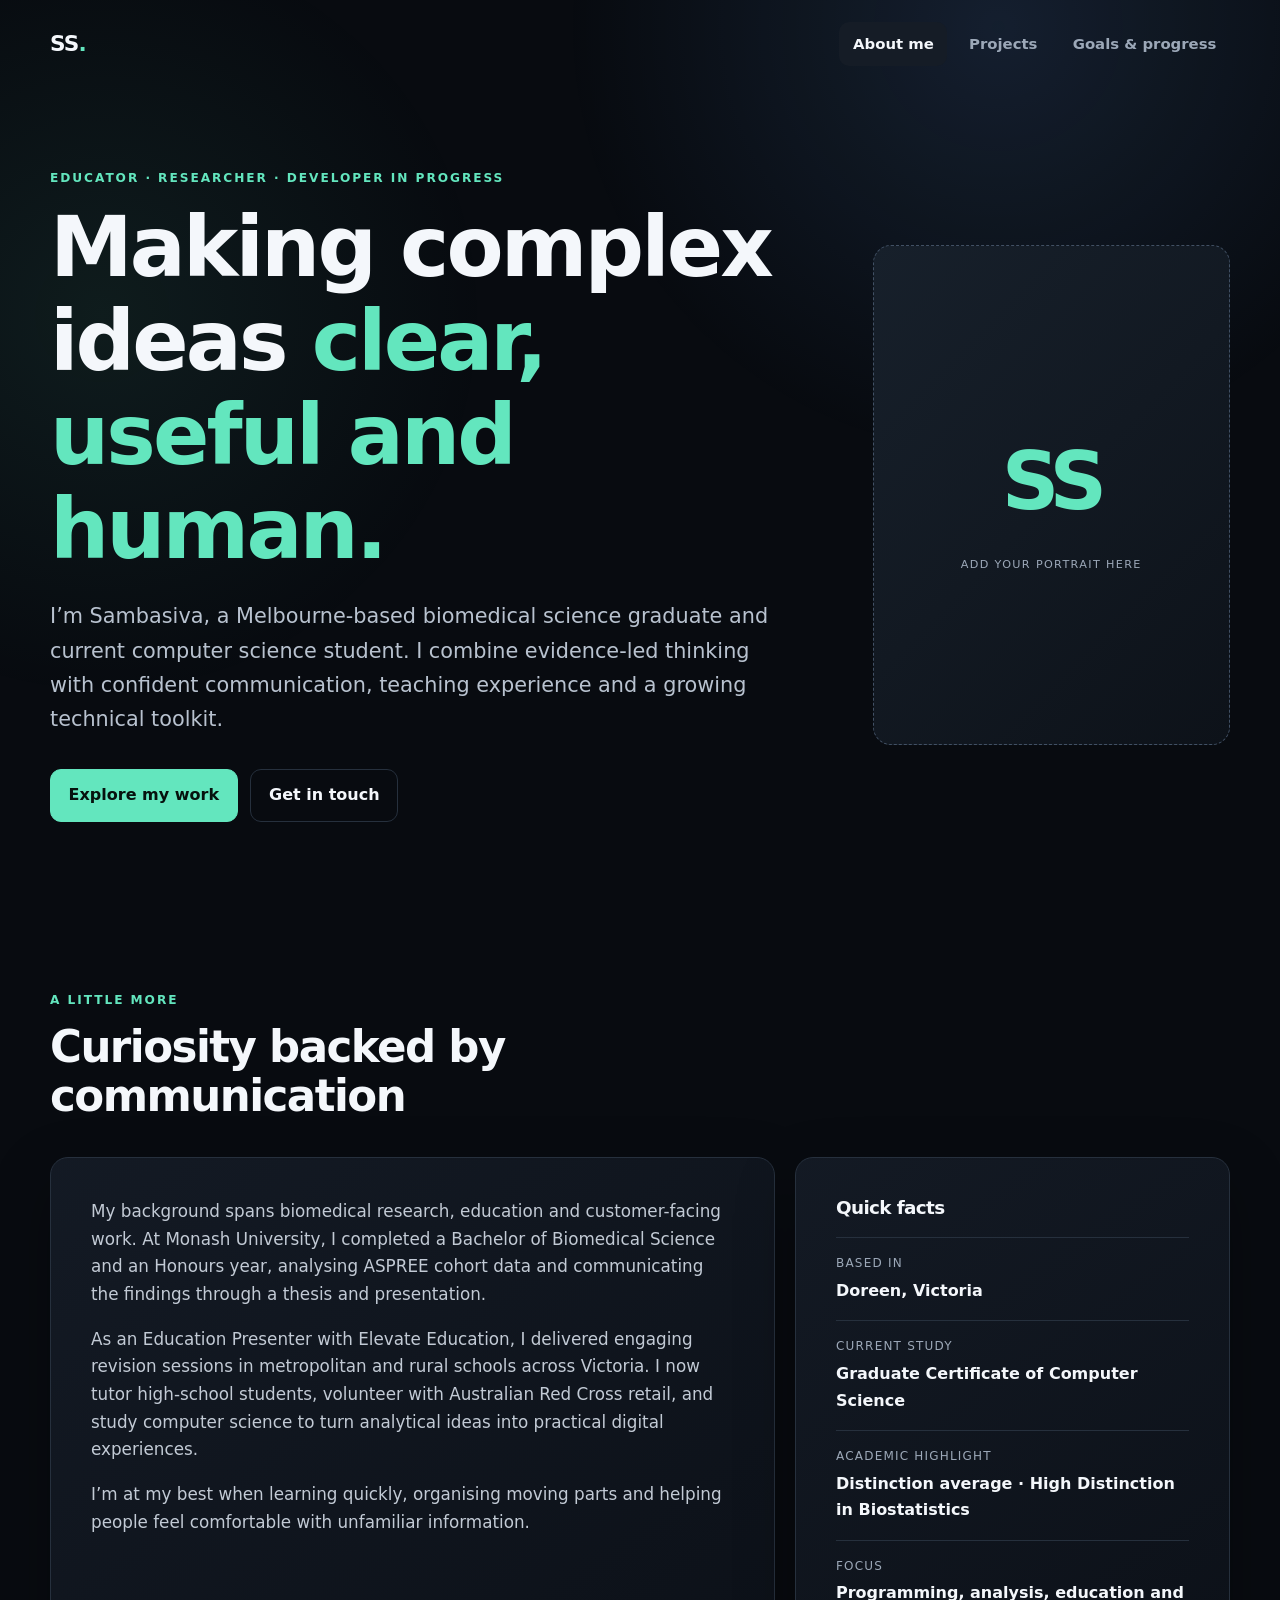
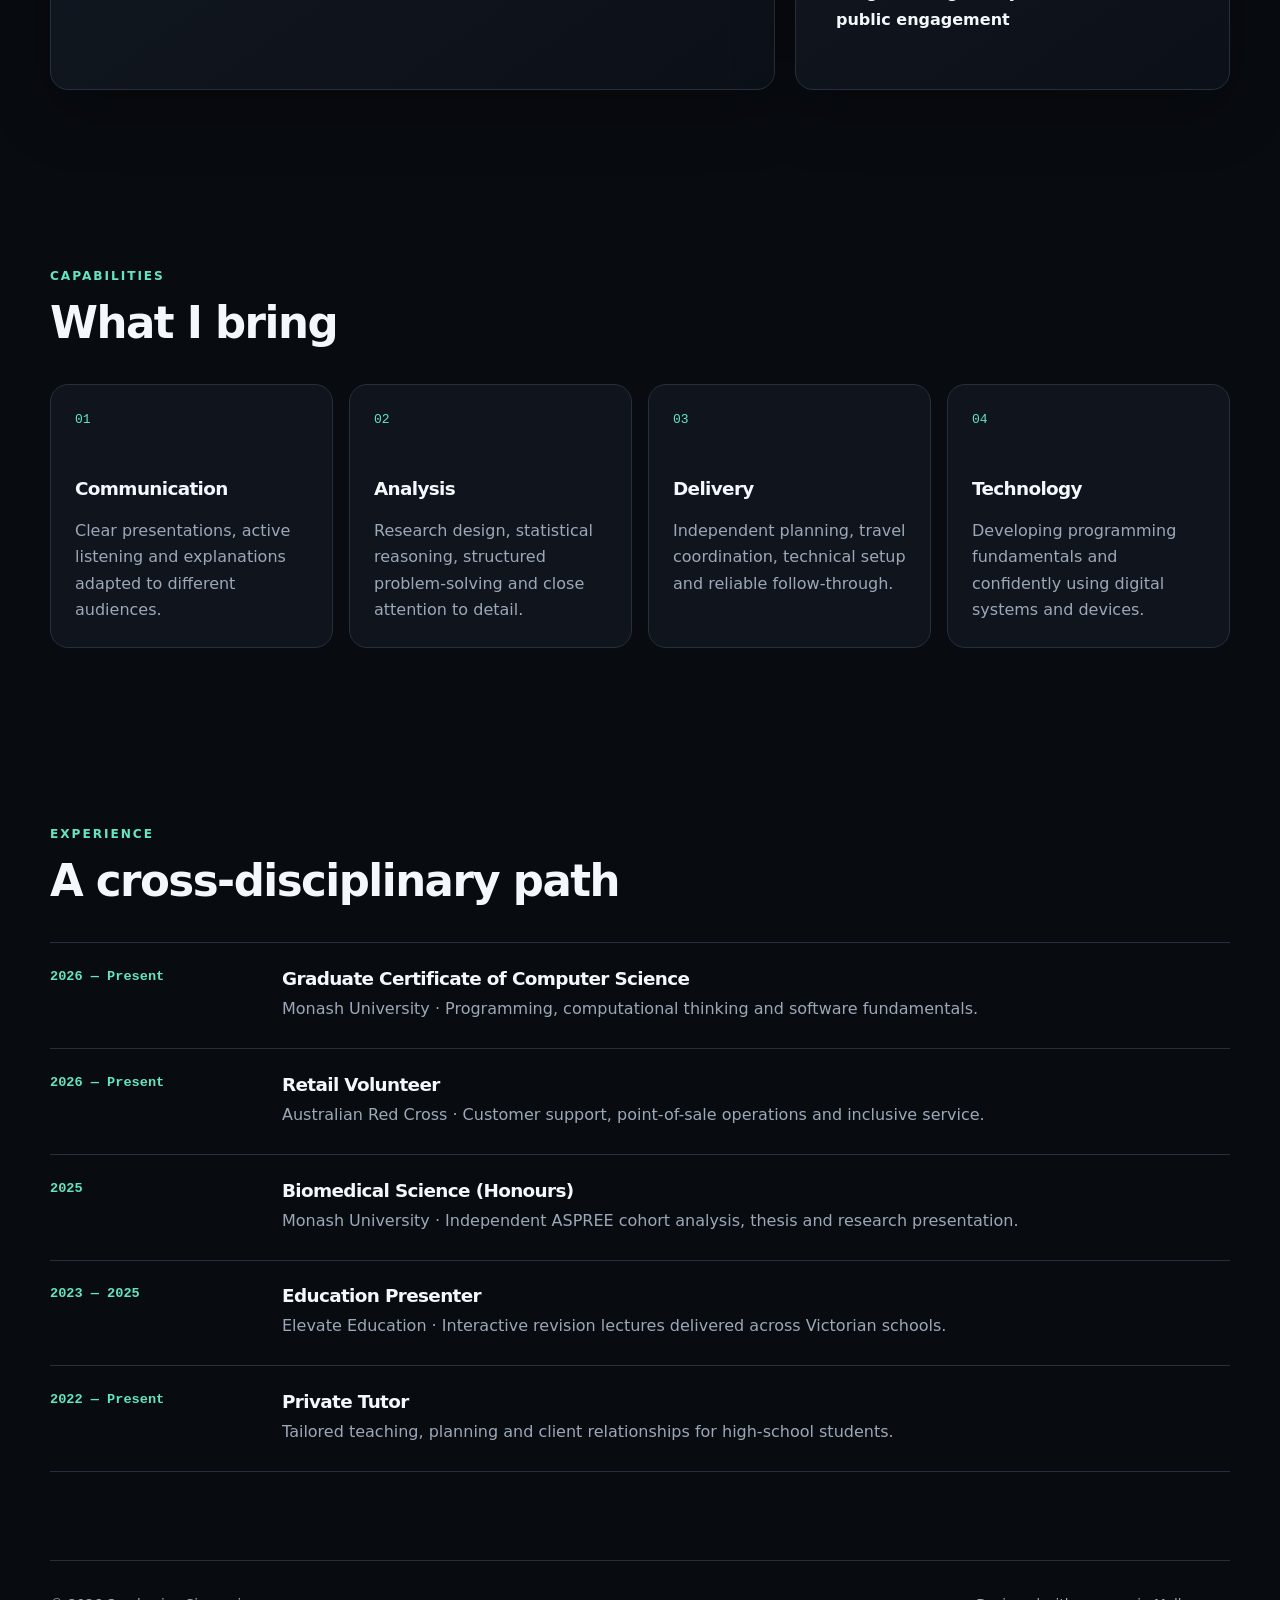
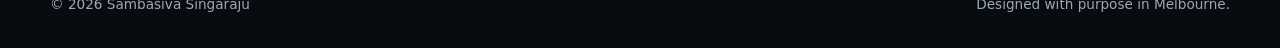
==== index.html @ 6a910acb "first commit" ====
<!DOCTYPE html>
<html lang="en">
<head>
  <meta charset="UTF-8">
  <meta name="viewport" content="width=device-width, initial-scale=1.0">
  <meta name="description" content="Portfolio of Sambasiva Singaraju — educator, researcher and computer science student.">
  <title>Sambasiva Singaraju | About</title>
  <link rel="stylesheet" href="styles.css">
</head>
<body>
  <!-- Shared navigation: update these links on every page if you rename a file. -->
  <header class="site-header">
    <a class="brand" href="index.html" aria-label="Sambasiva Singaraju home">SS<span>.</span></a>
    <button class="menu-toggle" aria-expanded="false" aria-controls="site-nav">Menu</button>
    <nav id="site-nav" class="site-nav" aria-label="Primary navigation">
      <a class="active" aria-current="page" href="index.html">About me</a>
      <a href="projects.html">Projects</a>
      <a href="goals.html">Goals & progress</a>
    </nav>
  </header>

  <main>
    <section class="hero wrap">
      <div class="hero-copy reveal">
        <p class="eyebrow">Educator · Researcher · Developer in progress</p>
        <h1>Making complex ideas <span>clear, useful and human.</span></h1>
        <p class="lead">I’m Sambasiva, a Melbourne-based biomedical science graduate and current computer science student. I combine evidence-led thinking with confident communication, teaching experience and a growing technical toolkit.</p>
        <div class="actions">
          <a class="button primary" href="projects.html">Explore my work</a>
          <!-- Replace the email address here if your contact details change. -->
          <a class="button secondary" href="mailto:manojsingaraju2003@gmail.com">Get in touch</a>
        </div>
      </div>

      <!-- PHOTO PLACEHOLDER: replace this div with <img class="profile-image" src="images/your-photo.jpg" alt="Portrait of Sambasiva Singaraju"> -->
      <div class="image-placeholder profile-placeholder reveal" role="img" aria-label="Placeholder for a professional portrait">
        <span>SS</span><small>Add your portrait here</small>
      </div>
    </section>

    <section class="section wrap reveal">
      <div class="section-heading">
        <p class="eyebrow">A little more</p>
        <h2>Curiosity backed by communication</h2>
      </div>
      <div class="about-grid">
        <div class="panel prose">
          <p>My background spans biomedical research, education and customer-facing work. At Monash University, I completed a Bachelor of Biomedical Science and an Honours year, analysing ASPREE cohort data and communicating the findings through a thesis and presentation.</p>
          <p>As an Education Presenter with Elevate Education, I delivered engaging revision sessions in metropolitan and rural schools across Victoria. I now tutor high-school students, volunteer with Australian Red Cross retail, and study computer science to turn analytical ideas into practical digital experiences.</p>
          <p>I’m at my best when learning quickly, organising moving parts and helping people feel comfortable with unfamiliar information.</p>
        </div>
        <aside class="panel quick-facts" aria-label="Quick facts">
          <h3>Quick facts</h3>
          <dl>
            <div><dt>Based in</dt><dd>Doreen, Victoria</dd></div>
            <div><dt>Current study</dt><dd>Graduate Certificate of Computer Science</dd></div>
            <div><dt>Academic highlight</dt><dd>Distinction average · High Distinction in Biostatistics</dd></div>
            <div><dt>Focus</dt><dd>Programming, analysis, education and public engagement</dd></div>
          </dl>
        </aside>
      </div>
    </section>

    <section class="section wrap reveal">
      <div class="section-heading"><p class="eyebrow">Capabilities</p><h2>What I bring</h2></div>
      <div class="skill-grid">
        <article class="skill-card"><span>01</span><h3>Communication</h3><p>Clear presentations, active listening and explanations adapted to different audiences.</p></article>
        <article class="skill-card"><span>02</span><h3>Analysis</h3><p>Research design, statistical reasoning, structured problem-solving and close attention to detail.</p></article>
        <article class="skill-card"><span>03</span><h3>Delivery</h3><p>Independent planning, travel coordination, technical setup and reliable follow-through.</p></article>
        <article class="skill-card"><span>04</span><h3>Technology</h3><p>Developing programming fundamentals and confidently using digital systems and devices.</p></article>
      </div>
    </section>

    <section class="section wrap reveal">
      <div class="section-heading"><p class="eyebrow">Experience</p><h2>A cross-disciplinary path</h2></div>
      <div class="timeline">
        <article><div class="timeline-date">2026 — Present</div><div><h3>Graduate Certificate of Computer Science</h3><p>Monash University · Programming, computational thinking and software fundamentals.</p></div></article>
        <article><div class="timeline-date">2026 — Present</div><div><h3>Retail Volunteer</h3><p>Australian Red Cross · Customer support, point-of-sale operations and inclusive service.</p></div></article>
        <article><div class="timeline-date">2025</div><div><h3>Biomedical Science (Honours)</h3><p>Monash University · Independent ASPREE cohort analysis, thesis and research presentation.</p></div></article>
        <article><div class="timeline-date">2023 — 2025</div><div><h3>Education Presenter</h3><p>Elevate Education · Interactive revision lectures delivered across Victorian schools.</p></div></article>
        <article><div class="timeline-date">2022 — Present</div><div><h3>Private Tutor</h3><p>Tailored teaching, planning and client relationships for high-school students.</p></div></article>
      </div>
    </section>
  </main>

  <footer class="site-footer wrap"><p>© <span data-year></span> Sambasiva Singaraju</p><p>Designed with purpose in Melbourne.</p></footer>
  <script src="script.js"></script>
</body>
</html>
---- styles.css ----
/* =========================
   1. DESIGN TOKENS
   Change these variables to recolour or resize the entire site.
   ========================= */
:root { --bg:#080b10; --surface:#10151d; --surface-2:#151c26; --text:#f4f7fb; --muted:#9ca8b8; --accent:#63e6be; --accent-2:#67a8ff; --line:#26303d; --max:1180px; --radius:18px; --shadow:0 22px 60px rgba(0,0,0,.28); }
* { box-sizing:border-box; }
html { scroll-behavior:smooth; }
body { margin:0; color:var(--text); background:var(--bg); font-family:Inter, ui-sans-serif, system-ui, -apple-system, BlinkMacSystemFont, "Segoe UI", sans-serif; line-height:1.65; }
body::before { content:""; position:fixed; inset:0; pointer-events:none; z-index:-1; background:radial-gradient(circle at 78% 3%, rgba(103,168,255,.13), transparent 27rem), radial-gradient(circle at 8% 35%, rgba(99,230,190,.08), transparent 24rem); }
a { color:inherit; }
button { font:inherit; }
.wrap { width:min(var(--max), calc(100% - 3rem)); margin-inline:auto; }

/* ========================= 2. NAVIGATION ========================= */
.site-header { width:min(var(--max), calc(100% - 3rem)); height:88px; margin:auto; display:flex; align-items:center; justify-content:space-between; }
.brand { font-size:1.35rem; font-weight:850; letter-spacing:-.04em; text-decoration:none; }.brand span,.eyebrow,h1 span { color:var(--accent); }
.site-nav { display:flex; align-items:center; gap:.5rem; }.site-nav a { padding:.6rem .85rem; color:var(--muted); text-decoration:none; border-radius:10px; font-size:.93rem; font-weight:650; }.site-nav a:hover,.site-nav a.active { color:var(--text); background:var(--surface-2); }
.menu-toggle { display:none; color:var(--text); background:var(--surface); border:1px solid var(--line); border-radius:10px; padding:.5rem .8rem; cursor:pointer; }

/* ========================= 3. TYPE & COMMON COMPONENTS ========================= */
h1,h2,h3,p { margin-top:0; } h1,h2,h3 { line-height:1.13; letter-spacing:-.035em; } h1 { max-width:950px; font-size:clamp(2.8rem, 7vw, 6.2rem); margin-bottom:1.4rem; } h2 { font-size:clamp(1.8rem, 3.4vw, 3rem); margin-bottom:1rem; } h3 { font-size:1.15rem; }
.lead { max-width:760px; color:#b8c2cf; font-size:clamp(1.05rem, 2vw, 1.3rem); }.eyebrow { margin-bottom:.8rem; color:var(--accent); text-transform:uppercase; letter-spacing:.16em; font-size:.76rem; font-weight:800; }
.section { padding:5.5rem 0; }.section-heading { max-width:740px; margin-bottom:2.25rem; }.section-heading>p:last-child { color:var(--muted); }
.panel { border:1px solid var(--line); border-radius:var(--radius); background:linear-gradient(145deg,rgba(21,28,38,.92),rgba(13,18,25,.92)); box-shadow:var(--shadow); }
.actions,.project-links { display:flex; flex-wrap:wrap; gap:.8rem; margin-top:2rem; }.button { display:inline-flex; padding:.78rem 1.1rem; border:1px solid var(--line); border-radius:11px; text-decoration:none; font-weight:750; }.button.primary { color:#06120e; background:var(--accent); border-color:var(--accent); }.button:hover { transform:translateY(-2px); }.button,.project-card,.goal-card { transition:transform .2s ease,border-color .2s ease,background .2s ease; }

/* ========================= 4. ABOUT PAGE ========================= */
.hero { min-height:calc(100vh - 88px); display:grid; grid-template-columns:1.35fr .65fr; gap:5rem; align-items:center; padding-block:5rem; }.hero-copy h1 { font-size:clamp(3.2rem,6.5vw,6rem); }.profile-placeholder { min-height:500px; }
.image-placeholder { display:grid; place-items:center; align-content:center; gap:.5rem; color:var(--muted); border:1px dashed #415064; border-radius:var(--radius); background:linear-gradient(135deg,#17202b,#0d1219); overflow:hidden; }.image-placeholder span { color:var(--accent); font-size:clamp(2.5rem,7vw,5rem); font-weight:850; letter-spacing:-.08em; }.image-placeholder small { text-transform:uppercase; letter-spacing:.12em; font-size:.7rem; }
.profile-image { width:100%; min-height:500px; object-fit:cover; border-radius:var(--radius); }
.about-grid { display:grid; grid-template-columns:1.25fr .75fr; gap:1.25rem; }.prose,.quick-facts { padding:clamp(1.5rem,4vw,2.5rem); }.prose p { color:#c2cad5; font-size:1.05rem; }.prose p:last-child { margin-bottom:0; }
.quick-facts dl,.quick-facts dl div { margin:0; }.quick-facts dl div { padding:1rem 0; border-top:1px solid var(--line); }.quick-facts dt { color:var(--muted); font-size:.75rem; text-transform:uppercase; letter-spacing:.1em; }.quick-facts dd { margin:.25rem 0 0; font-weight:650; }
.skill-grid,.goal-grid { display:grid; grid-template-columns:repeat(4,1fr); gap:1rem; }.skill-card,.goal-card { min-height:230px; padding:1.5rem; border:1px solid var(--line); border-radius:var(--radius); background:var(--surface); }.skill-card:hover,.goal-card:hover { transform:translateY(-5px); border-color:#435266; }.skill-card>span,.goal-card>span { display:block; color:var(--accent); margin-bottom:3rem; font-family:monospace; }.skill-card p,.goal-card p { color:var(--muted); margin-bottom:0; }
.timeline { border-top:1px solid var(--line); }.timeline article { display:grid; grid-template-columns:200px 1fr; gap:2rem; padding:1.6rem 0; border-bottom:1px solid var(--line); }.timeline-date { color:var(--accent); font:700 .85rem monospace; }.timeline h3 { margin-bottom:.4rem; }.timeline p { color:var(--muted); margin:0; }

/* ========================= 5. PROJECTS ========================= */
.page-hero { padding:8rem 0 4rem; }.page-hero h1 { font-size:clamp(2.8rem,6vw,5.2rem); }
.filters { display:flex; flex-wrap:wrap; gap:.6rem; margin-bottom:2rem; }.filter { padding:.62rem .9rem; color:var(--muted); cursor:pointer; background:var(--surface); border:1px solid var(--line); border-radius:999px; }.filter:hover,.filter.active { color:#06120e; background:var(--accent); border-color:var(--accent); }
.project-grid { display:grid; grid-template-columns:repeat(2,1fr); gap:1.25rem; }.project-card { border:1px solid var(--line); border-radius:var(--radius); overflow:hidden; background:var(--surface); }.project-card:hover { transform:translateY(-4px); border-color:#435266; }.project-card[hidden] { display:none; }.project-image { min-height:260px; border:0; border-bottom:1px dashed #415064; border-radius:0; }.project-body { padding:1.6rem; }.project-body h2 { font-size:1.65rem; }.project-body>p { color:var(--muted); }.project-note { padding-left:.8rem; border-left:2px solid var(--accent); font-size:.86rem; }.tags { display:flex; flex-wrap:wrap; gap:.4rem; margin-bottom:1rem; }.tags span { color:var(--accent); background:rgba(99,230,190,.08); padding:.25rem .55rem; border-radius:6px; font-size:.72rem; font-weight:750; text-transform:uppercase; letter-spacing:.06em; }.project-links a { color:var(--text); text-underline-offset:4px; font-weight:700; }.empty-state { color:var(--muted); text-align:center; padding:4rem; }

/* ========================= 6. GOALS ========================= */
.goal-grid { grid-template-columns:repeat(3,1fr); }.goal-card { min-height:280px; }.progress-list { display:grid; gap:1rem; }.progress-item { padding:1.5rem; border:1px solid var(--line); border-radius:var(--radius); background:var(--surface); }.progress-copy { display:flex; justify-content:space-between; gap:1rem; }.progress-copy h3 { margin-bottom:.35rem; }.progress-copy p { color:var(--muted); margin-bottom:1rem; }.progress-copy strong { color:var(--accent); font-size:.8rem; white-space:nowrap; }.progress-track { height:7px; border-radius:10px; background:#252f3c; overflow:hidden; }.progress-track span { display:block; width:var(--progress); height:100%; background:linear-gradient(90deg,var(--accent),var(--accent-2)); border-radius:inherit; }
.vision { display:grid; grid-template-columns:1fr 1fr; align-items:end; gap:3rem; padding:clamp(1.5rem,5vw,3.5rem); }.vision p:last-child { color:#b8c2cf; font-size:1.1rem; }

/* ========================= 7. FOOTER & MOTION ========================= */
.site-footer { display:flex; justify-content:space-between; gap:1rem; padding-block:2rem; color:var(--muted); border-top:1px solid var(--line); font-size:.85rem; }.site-footer p { margin:0; }
.reveal { opacity:0; transform:translateY(14px); transition:opacity .6s ease,transform .6s ease; }.reveal.visible { opacity:1; transform:none; }

/* ========================= 8. RESPONSIVE RULES ========================= */
@media (max-width:850px) { .hero { grid-template-columns:1fr; gap:2.5rem; }.profile-placeholder,.profile-image { min-height:380px; }.about-grid,.vision { grid-template-columns:1fr; }.skill-grid { grid-template-columns:repeat(2,1fr); }.goal-grid { grid-template-columns:1fr; }.project-grid { grid-template-columns:1fr; } }
@media (max-width:620px) { .wrap,.site-header { width:min(100% - 1.5rem,var(--max)); }.site-header { height:72px; }.menu-toggle { display:block; }.site-nav { display:none; position:absolute; z-index:10; left:.75rem; right:.75rem; top:66px; padding:.6rem; flex-direction:column; align-items:stretch; border:1px solid var(--line); border-radius:14px; background:#10151df5; box-shadow:var(--shadow); }.site-nav.open { display:flex; }.hero { min-height:auto; padding-block:4rem; }.section { padding:4rem 0; }.skill-grid { grid-template-columns:1fr; }.timeline article { grid-template-columns:1fr; gap:.4rem; }.progress-copy,.site-footer { flex-direction:column; }.page-hero { padding-top:5rem; } }
@media (prefers-reduced-motion:reduce) { html { scroll-behavior:auto; }.reveal { opacity:1; transform:none; transition:none; }.button,.project-card,.goal-card { transition:none; } }
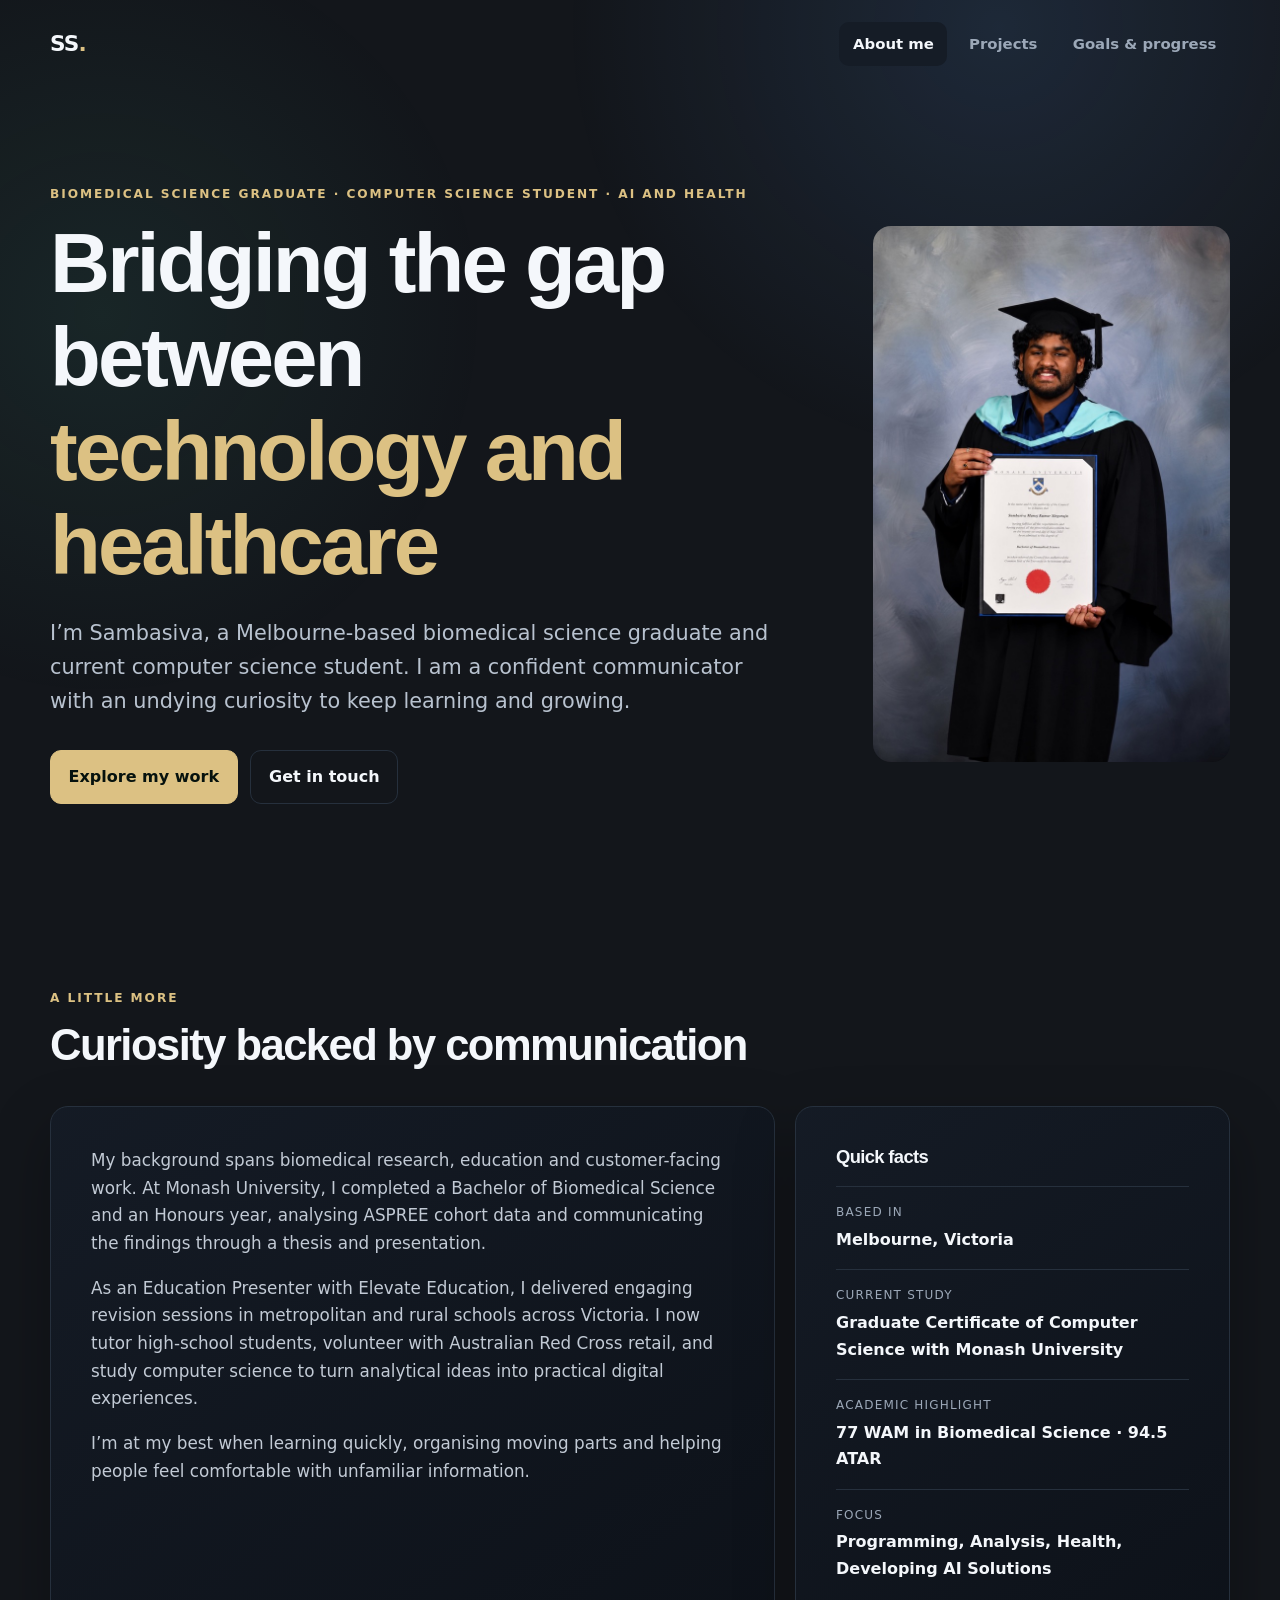
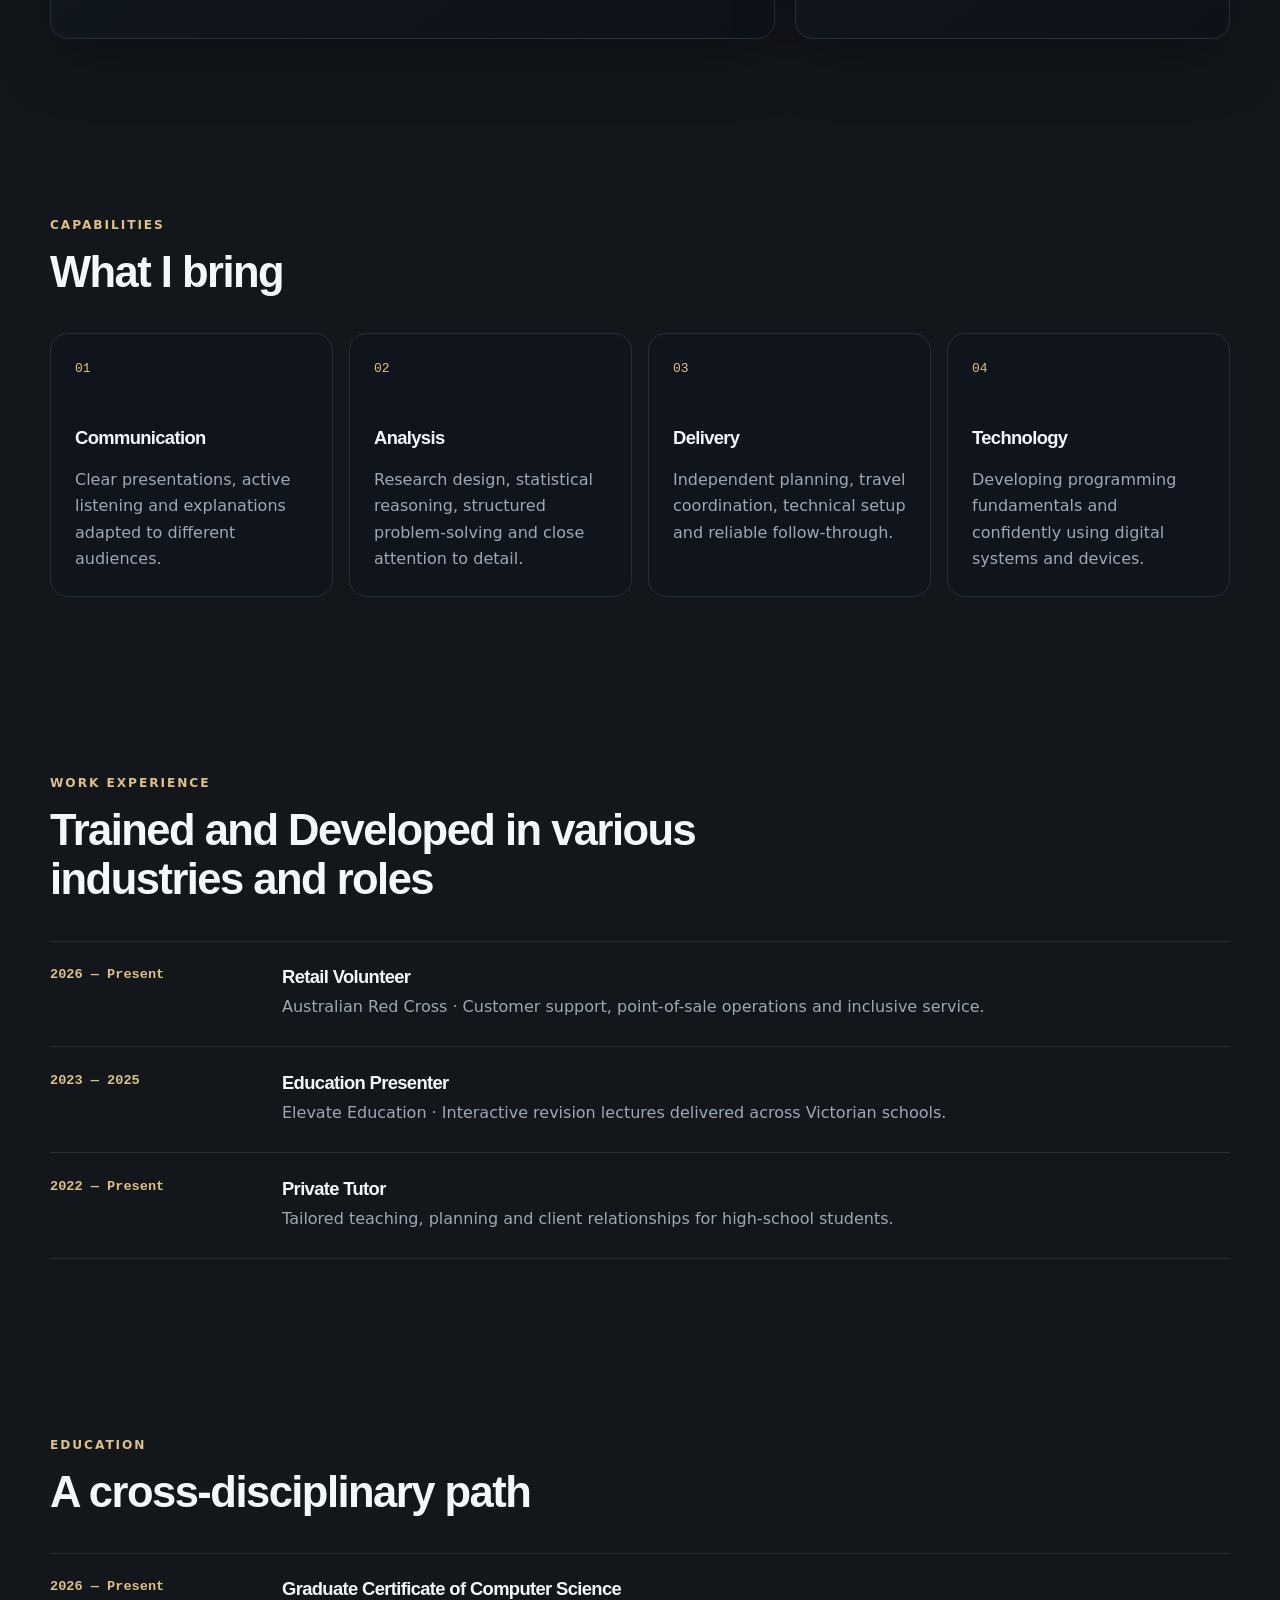
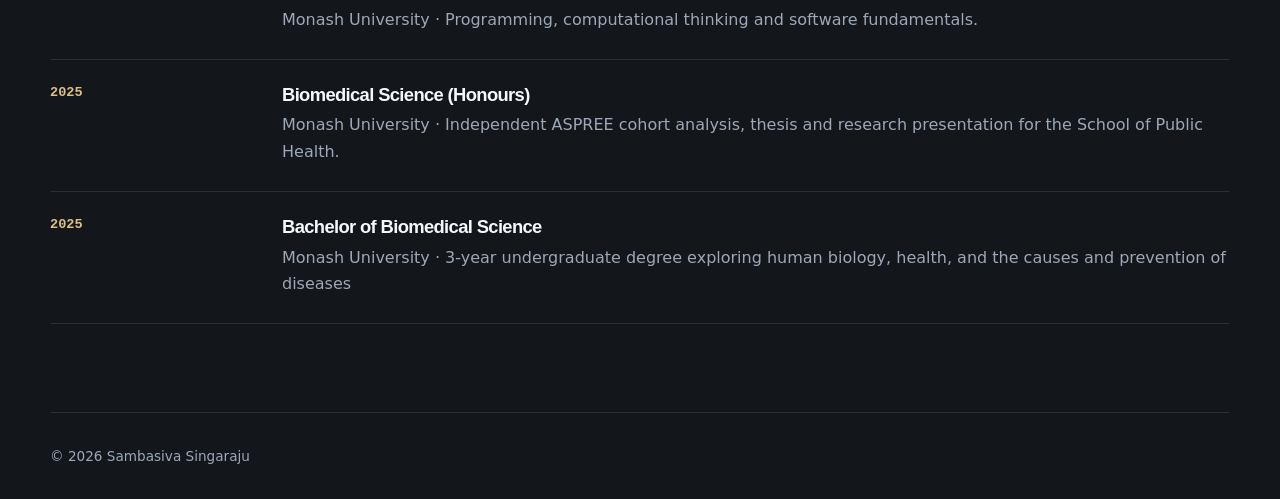
==== commit 44c0edbd: "Personalising my portfolio to my liking: Added in profile picture, changed up some placeholder infor" ====
--- a/index.html
+++ b/index.html
@@ -22,9 +22,9 @@
   <main>
     <section class="hero wrap">
       <div class="hero-copy reveal">
-        <p class="eyebrow">Educator · Researcher · Developer in progress</p>
-        <h1>Making complex ideas <span>clear, useful and human.</span></h1>
-        <p class="lead">I’m Sambasiva, a Melbourne-based biomedical science graduate and current computer science student. I combine evidence-led thinking with confident communication, teaching experience and a growing technical toolkit.</p>
+        <p class="eyebrow">Biomedical Science Graduate · Computer Science Student · AI and Health</p>
+        <h1>Bridging the gap between <span>technology and healthcare</span></h1>
+        <p class="lead">I’m Sambasiva, a Melbourne-based biomedical science graduate and current computer science student. I am a confident communicator with an undying curiosity to keep learning and growing.</p>
         <div class="actions">
           <a class="button primary" href="projects.html">Explore my work</a>
           <!-- Replace the email address here if your contact details change. -->
@@ -33,9 +33,7 @@
       </div>
 
       <!-- PHOTO PLACEHOLDER: replace this div with <img class="profile-image" src="images/your-photo.jpg" alt="Portrait of Sambasiva Singaraju"> -->
-      <div class="image-placeholder profile-placeholder reveal" role="img" aria-label="Placeholder for a professional portrait">
-        <span>SS</span><small>Add your portrait here</small>
-      </div>
+      <img class="profile-image" src="images/your-photo.jpeg" alt="Portrait of Sambasiva Singaraju">
     </section>
 
     <section class="section wrap reveal">
@@ -52,10 +50,10 @@
         <aside class="panel quick-facts" aria-label="Quick facts">
           <h3>Quick facts</h3>
           <dl>
-            <div><dt>Based in</dt><dd>Doreen, Victoria</dd></div>
-            <div><dt>Current study</dt><dd>Graduate Certificate of Computer Science</dd></div>
-            <div><dt>Academic highlight</dt><dd>Distinction average · High Distinction in Biostatistics</dd></div>
-            <div><dt>Focus</dt><dd>Programming, analysis, education and public engagement</dd></div>
+            <div><dt>Based in</dt><dd>Melbourne, Victoria</dd></div>
+            <div><dt>Current study</dt><dd>Graduate Certificate of Computer Science with Monash University</dd></div>
+            <div><dt>Academic highlight</dt><dd>77 WAM in Biomedical Science · 94.5 ATAR</dd></div>
+            <div><dt>Focus</dt><dd>Programming, Analysis, Health, Developing AI Solutions</dd></div>
           </dl>
         </aside>
       </div>
@@ -72,18 +70,24 @@
     </section>
 
     <section class="section wrap reveal">
-      <div class="section-heading"><p class="eyebrow">Experience</p><h2>A cross-disciplinary path</h2></div>
+      <div class="section-heading"><p class="eyebrow">Work Experience</p><h2>Trained and Developed in various industries and roles</h2></div>
       <div class="timeline">
-        <article><div class="timeline-date">2026 — Present</div><div><h3>Graduate Certificate of Computer Science</h3><p>Monash University · Programming, computational thinking and software fundamentals.</p></div></article>
         <article><div class="timeline-date">2026 — Present</div><div><h3>Retail Volunteer</h3><p>Australian Red Cross · Customer support, point-of-sale operations and inclusive service.</p></div></article>
-        <article><div class="timeline-date">2025</div><div><h3>Biomedical Science (Honours)</h3><p>Monash University · Independent ASPREE cohort analysis, thesis and research presentation.</p></div></article>
         <article><div class="timeline-date">2023 — 2025</div><div><h3>Education Presenter</h3><p>Elevate Education · Interactive revision lectures delivered across Victorian schools.</p></div></article>
         <article><div class="timeline-date">2022 — Present</div><div><h3>Private Tutor</h3><p>Tailored teaching, planning and client relationships for high-school students.</p></div></article>
       </div>
     </section>
+    <section class="section wrap reveal">
+            <div class="section-heading"><p class="eyebrow">Education</p><h2>A cross-disciplinary path</h2></div>
+      <div class="timeline">
+        <article><div class="timeline-date">2026 — Present</div><div><h3>Graduate Certificate of Computer Science</h3><p>Monash University · Programming, computational thinking and software fundamentals.</p></div></article>
+        <article><div class="timeline-date">2025</div><div><h3>Biomedical Science (Honours)</h3><p>Monash University · Independent ASPREE cohort analysis, thesis and research presentation for the School of Public Health.</p></div></article>
+        <article><div class="timeline-date">2025</div><div><h3>Bachelor of Biomedical Science </h3><p>Monash University · 3-year undergraduate degree exploring human biology, health, and the causes and prevention of diseases</p></div></article>
+      </div>
+    </section>
   </main>
 
-  <footer class="site-footer wrap"><p>© <span data-year></span> Sambasiva Singaraju</p><p>Designed with purpose in Melbourne.</p></footer>
+  <footer class="site-footer wrap"><p>© <span data-year></span> Sambasiva Singaraju</p></footer>
   <script src="script.js"></script>
 </body>
 </html>
--- a/styles.css
+++ b/styles.css
@@ -2,51 +2,680 @@
    1. DESIGN TOKENS
    Change these variables to recolour or resize the entire site.
    ========================= */
-:root { --bg:#080b10; --surface:#10151d; --surface-2:#151c26; --text:#f4f7fb; --muted:#9ca8b8; --accent:#63e6be; --accent-2:#67a8ff; --line:#26303d; --max:1180px; --radius:18px; --shadow:0 22px 60px rgba(0,0,0,.28); }
-* { box-sizing:border-box; }
-html { scroll-behavior:smooth; }
-body { margin:0; color:var(--text); background:var(--bg); font-family:Inter, ui-sans-serif, system-ui, -apple-system, BlinkMacSystemFont, "Segoe UI", sans-serif; line-height:1.65; }
-body::before { content:""; position:fixed; inset:0; pointer-events:none; z-index:-1; background:radial-gradient(circle at 78% 3%, rgba(103,168,255,.13), transparent 27rem), radial-gradient(circle at 8% 35%, rgba(99,230,190,.08), transparent 24rem); }
-a { color:inherit; }
-button { font:inherit; }
-.wrap { width:min(var(--max), calc(100% - 3rem)); margin-inline:auto; }
+
+   
+:root {
+@import url("https://fonts.googleapis.com/css2?family=Manrope:wght@400;500;600;700&family=Newsreader:opsz,wght@6..72,500;6..72,600&display=swap");
+  --bg: #080b10f3;
+  --surface: #10151d;
+  --surface-2: #151c26;
+  --text: #f4f7fb;
+  --muted: #9ca8b8;
+  --accent: #dcc183;
+  --accent-2: #ffd167;
+  --line: #26303d;
+  --max: 1180px;
+  --radius: 18px;
+  --shadow: 0 22px 60px rgba(0, 0, 0, 0.28);
+}
+
+* {
+  box-sizing: border-box;
+}
+
+html {
+  scroll-behavior: smooth;
+}
+
+body {
+  margin: 0;
+  color: var(--text);
+  background: var(--bg);
+  font-family: Manrope, ui-sans-serif, system-ui, -apple-system, BlinkMacSystemFont, "Segoe UI", sans-serif;
+  line-height: 1.65;
+
+  &::before {
+    content: "";
+    position: fixed;
+    inset: 0;
+    pointer-events: none;
+    z-index: -1;
+    background: radial-gradient(circle at 78% 3%, rgba(103, 168, 255, 0.13), transparent 27rem),
+      radial-gradient(circle at 8% 35%, rgba(99, 230, 190, 0.08), transparent 24rem);
+  }
+}
+
+a {
+  color: inherit;
+}
+
+button {
+  font: inherit;
+}
+
+.wrap {
+  width: min(var(--max), calc(100% - 3rem));
+  margin-inline: auto;
+}
 
 /* ========================= 2. NAVIGATION ========================= */
-.site-header { width:min(var(--max), calc(100% - 3rem)); height:88px; margin:auto; display:flex; align-items:center; justify-content:space-between; }
-.brand { font-size:1.35rem; font-weight:850; letter-spacing:-.04em; text-decoration:none; }.brand span,.eyebrow,h1 span { color:var(--accent); }
-.site-nav { display:flex; align-items:center; gap:.5rem; }.site-nav a { padding:.6rem .85rem; color:var(--muted); text-decoration:none; border-radius:10px; font-size:.93rem; font-weight:650; }.site-nav a:hover,.site-nav a.active { color:var(--text); background:var(--surface-2); }
-.menu-toggle { display:none; color:var(--text); background:var(--surface); border:1px solid var(--line); border-radius:10px; padding:.5rem .8rem; cursor:pointer; }
+.site-header {
+  width: min(var(--max), calc(100% - 3rem));
+  height: 88px;
+  margin: auto;
+  display: flex;
+  align-items: center;
+  justify-content: space-between;
+}
+
+.brand {
+  font-size: 1.35rem;
+  font-weight: 850;
+  letter-spacing: -0.04em;
+  text-decoration: none;
+}
+
+.brand span,
+.eyebrow,
+h1 span {
+  color: var(--accent);
+}
+
+.site-nav {
+  display: flex;
+  align-items: center;
+  gap: 0.5rem;
+
+  a {
+    padding: 0.6rem 0.85rem;
+    color: var(--muted);
+    text-decoration: none;
+    border-radius: 10px;
+    font-size: 0.93rem;
+    font-weight: 650;
+
+    &:hover,
+    &.active {
+      color: var(--text);
+      background: var(--surface-2);
+    }
+  }
+}
+
+.menu-toggle {
+  display: none;
+  color: var(--text);
+  background: var(--surface);
+  border: 1px solid var(--line);
+  border-radius: 10px;
+  padding: 0.5rem 0.8rem;
+  cursor: pointer;
+}
 
 /* ========================= 3. TYPE & COMMON COMPONENTS ========================= */
-h1,h2,h3,p { margin-top:0; } h1,h2,h3 { line-height:1.13; letter-spacing:-.035em; } h1 { max-width:950px; font-size:clamp(2.8rem, 7vw, 6.2rem); margin-bottom:1.4rem; } h2 { font-size:clamp(1.8rem, 3.4vw, 3rem); margin-bottom:1rem; } h3 { font-size:1.15rem; }
-.lead { max-width:760px; color:#b8c2cf; font-size:clamp(1.05rem, 2vw, 1.3rem); }.eyebrow { margin-bottom:.8rem; color:var(--accent); text-transform:uppercase; letter-spacing:.16em; font-size:.76rem; font-weight:800; }
-.section { padding:5.5rem 0; }.section-heading { max-width:740px; margin-bottom:2.25rem; }.section-heading>p:last-child { color:var(--muted); }
-.panel { border:1px solid var(--line); border-radius:var(--radius); background:linear-gradient(145deg,rgba(21,28,38,.92),rgba(13,18,25,.92)); box-shadow:var(--shadow); }
-.actions,.project-links { display:flex; flex-wrap:wrap; gap:.8rem; margin-top:2rem; }.button { display:inline-flex; padding:.78rem 1.1rem; border:1px solid var(--line); border-radius:11px; text-decoration:none; font-weight:750; }.button.primary { color:#06120e; background:var(--accent); border-color:var(--accent); }.button:hover { transform:translateY(-2px); }.button,.project-card,.goal-card { transition:transform .2s ease,border-color .2s ease,background .2s ease; }
+h1,
+h2,
+h3,
+p {
+  margin-top: 0;
+}
+
+h1,
+h2,
+h3 {
+  line-height: 1.13;
+  letter-spacing: -0.035em;
+  font-family: "Space Grotesk", sans-serif;
+}
+
+h1 {
+  max-width: 950px;
+  font-size: clamp(2.8rem, 7vw, 6.2rem);
+  margin-bottom: 1.4rem;
+}
+
+h2 {
+  font-size: clamp(1.8rem, 3.4vw, 3rem);
+  margin-bottom: 1rem;
+}
+
+h3 {
+  font-size: 1.15rem;
+}
+
+.lead {
+  max-width: 760px;
+  color: #b8c2cf;
+  font-size: clamp(1.05rem, 2vw, 1.3rem);
+}
+
+.eyebrow {
+  margin-bottom: 0.8rem;
+  color: var(--accent);
+  text-transform: uppercase;
+  letter-spacing: 0.16em;
+  font-size: 0.76rem;
+  font-weight: 800;
+}
+
+.section {
+  padding: 5.5rem 0;
+}
+
+.section-heading {
+  max-width: 740px;
+  margin-bottom: 2.25rem;
+
+  > p:last-child {
+    color: var(--muted);
+  }
+}
+
+.panel {
+  border: 1px solid var(--line);
+  border-radius: var(--radius);
+  background: linear-gradient(145deg, rgba(21, 28, 38, 0.92), rgba(13, 18, 25, 0.92));
+  box-shadow: var(--shadow);
+}
+
+.actions,
+.project-links {
+  display: flex;
+  flex-wrap: wrap;
+  gap: 0.8rem;
+  margin-top: 2rem;
+}
+
+.button {
+  display: inline-flex;
+  padding: 0.78rem 1.1rem;
+  border: 1px solid var(--line);
+  border-radius: 11px;
+  text-decoration: none;
+  font-weight: 750;
+
+  &.primary {
+    color: #06120e;
+    background: var(--accent);
+    border-color: var(--accent);
+  }
+
+  &:hover {
+    transform: translateY(-2px);
+  }
+}
+
+.button,
+.project-card,
+.goal-card {
+  transition: transform 0.2s ease, border-color 0.2s ease, background 0.2s ease;
+}
 
 /* ========================= 4. ABOUT PAGE ========================= */
-.hero { min-height:calc(100vh - 88px); display:grid; grid-template-columns:1.35fr .65fr; gap:5rem; align-items:center; padding-block:5rem; }.hero-copy h1 { font-size:clamp(3.2rem,6.5vw,6rem); }.profile-placeholder { min-height:500px; }
-.image-placeholder { display:grid; place-items:center; align-content:center; gap:.5rem; color:var(--muted); border:1px dashed #415064; border-radius:var(--radius); background:linear-gradient(135deg,#17202b,#0d1219); overflow:hidden; }.image-placeholder span { color:var(--accent); font-size:clamp(2.5rem,7vw,5rem); font-weight:850; letter-spacing:-.08em; }.image-placeholder small { text-transform:uppercase; letter-spacing:.12em; font-size:.7rem; }
-.profile-image { width:100%; min-height:500px; object-fit:cover; border-radius:var(--radius); }
-.about-grid { display:grid; grid-template-columns:1.25fr .75fr; gap:1.25rem; }.prose,.quick-facts { padding:clamp(1.5rem,4vw,2.5rem); }.prose p { color:#c2cad5; font-size:1.05rem; }.prose p:last-child { margin-bottom:0; }
-.quick-facts dl,.quick-facts dl div { margin:0; }.quick-facts dl div { padding:1rem 0; border-top:1px solid var(--line); }.quick-facts dt { color:var(--muted); font-size:.75rem; text-transform:uppercase; letter-spacing:.1em; }.quick-facts dd { margin:.25rem 0 0; font-weight:650; }
-.skill-grid,.goal-grid { display:grid; grid-template-columns:repeat(4,1fr); gap:1rem; }.skill-card,.goal-card { min-height:230px; padding:1.5rem; border:1px solid var(--line); border-radius:var(--radius); background:var(--surface); }.skill-card:hover,.goal-card:hover { transform:translateY(-5px); border-color:#435266; }.skill-card>span,.goal-card>span { display:block; color:var(--accent); margin-bottom:3rem; font-family:monospace; }.skill-card p,.goal-card p { color:var(--muted); margin-bottom:0; }
-.timeline { border-top:1px solid var(--line); }.timeline article { display:grid; grid-template-columns:200px 1fr; gap:2rem; padding:1.6rem 0; border-bottom:1px solid var(--line); }.timeline-date { color:var(--accent); font:700 .85rem monospace; }.timeline h3 { margin-bottom:.4rem; }.timeline p { color:var(--muted); margin:0; }
+.hero {
+  min-height: calc(100vh - 88px);
+  display: grid;
+  grid-template-columns: 1.35fr 0.65fr;
+  gap: 5rem;
+  align-items: center;
+  padding-block: 5rem;
+}
+
+.hero-copy h1 {
+  font-size: clamp(3.2rem, 6.5vw, 6rem);
+}
+
+.profile-placeholder {
+  min-height: 500px;
+}
+
+.image-placeholder {
+  display: grid;
+  place-items: center;
+  align-content: center;
+  gap: 0.5rem;
+  color: var(--muted);
+  border: 1px dashed #415064;
+  border-radius: var(--radius);
+  background: linear-gradient(135deg, #17202b, #0d1219);
+  overflow: hidden;
+
+  span {
+    color: var(--accent);
+    font-size: clamp(2.5rem, 7vw, 5rem);
+    font-weight: 850;
+    letter-spacing: -0.08em;
+  }
+
+  small {
+    text-transform: uppercase;
+    letter-spacing: 0.12em;
+    font-size: 0.7rem;
+  }
+}
+
+.profile-image {
+  width: 100%;
+  min-height: 500px;
+  object-fit: cover;
+  border-radius: var(--radius);
+}
+
+.about-grid {
+  display: grid;
+  grid-template-columns: 1.25fr 0.75fr;
+  gap: 1.25rem;
+}
+
+.prose,
+.quick-facts {
+  padding: clamp(1.5rem, 4vw, 2.5rem);
+}
+
+.prose p {
+  color: #c2cad5;
+  font-size: 1.05rem;
+
+  &:last-child {
+    margin-bottom: 0;
+  }
+}
+
+.quick-facts {
+  dl,
+  dl div {
+    margin: 0;
+  }
+
+  dl div {
+    padding: 1rem 0;
+    border-top: 1px solid var(--line);
+  }
+
+  dt {
+    color: var(--muted);
+    font-size: 0.75rem;
+    text-transform: uppercase;
+    letter-spacing: 0.1em;
+  }
+
+  dd {
+    margin: 0.25rem 0 0;
+    font-weight: 650;
+  }
+}
+
+.skill-grid,
+.goal-grid {
+  display: grid;
+  grid-template-columns: repeat(4, 1fr);
+  gap: 1rem;
+}
+
+.skill-card,
+.goal-card {
+  min-height: 230px;
+  padding: 1.5rem;
+  border: 1px solid var(--line);
+  border-radius: var(--radius);
+  background: var(--surface);
+
+  &:hover {
+    transform: translateY(-5px);
+    border-color: #435266;
+  }
+
+  > span {
+    display: block;
+    color: var(--accent);
+    margin-bottom: 3rem;
+    font-family: monospace;
+  }
+
+  p {
+    color: var(--muted);
+    margin-bottom: 0;
+  }
+}
+
+.timeline {
+  border-top: 1px solid var(--line);
+
+  article {
+    display: grid;
+    grid-template-columns: 200px 1fr;
+    gap: 2rem;
+    padding: 1.6rem 0;
+    border-bottom: 1px solid var(--line);
+  }
+}
+
+.timeline-date {
+  color: var(--accent);
+  font: 700 0.85rem monospace;
+}
+
+.timeline h3 {
+  margin-bottom: 0.4rem;
+}
+
+.timeline p {
+  color: var(--muted);
+  margin: 0;
+}
 
 /* ========================= 5. PROJECTS ========================= */
-.page-hero { padding:8rem 0 4rem; }.page-hero h1 { font-size:clamp(2.8rem,6vw,5.2rem); }
-.filters { display:flex; flex-wrap:wrap; gap:.6rem; margin-bottom:2rem; }.filter { padding:.62rem .9rem; color:var(--muted); cursor:pointer; background:var(--surface); border:1px solid var(--line); border-radius:999px; }.filter:hover,.filter.active { color:#06120e; background:var(--accent); border-color:var(--accent); }
-.project-grid { display:grid; grid-template-columns:repeat(2,1fr); gap:1.25rem; }.project-card { border:1px solid var(--line); border-radius:var(--radius); overflow:hidden; background:var(--surface); }.project-card:hover { transform:translateY(-4px); border-color:#435266; }.project-card[hidden] { display:none; }.project-image { min-height:260px; border:0; border-bottom:1px dashed #415064; border-radius:0; }.project-body { padding:1.6rem; }.project-body h2 { font-size:1.65rem; }.project-body>p { color:var(--muted); }.project-note { padding-left:.8rem; border-left:2px solid var(--accent); font-size:.86rem; }.tags { display:flex; flex-wrap:wrap; gap:.4rem; margin-bottom:1rem; }.tags span { color:var(--accent); background:rgba(99,230,190,.08); padding:.25rem .55rem; border-radius:6px; font-size:.72rem; font-weight:750; text-transform:uppercase; letter-spacing:.06em; }.project-links a { color:var(--text); text-underline-offset:4px; font-weight:700; }.empty-state { color:var(--muted); text-align:center; padding:4rem; }
+.page-hero {
+  padding: 8rem 0 4rem;
+
+  h1 {
+    font-size: clamp(2.8rem, 6vw, 5.2rem);
+  }
+}
+
+.filters {
+  display: flex;
+  flex-wrap: wrap;
+  gap: 0.6rem;
+  margin-bottom: 2rem;
+}
+
+.filter {
+  padding: 0.62rem 0.9rem;
+  color: var(--muted);
+  cursor: pointer;
+  background: var(--surface);
+  border: 1px solid var(--line);
+  border-radius: 999px;
+
+  &:hover,
+  &.active {
+    color: #06120e;
+    background: var(--accent);
+    border-color: var(--accent);
+  }
+}
+
+.project-grid {
+  display: grid;
+  grid-template-columns: repeat(2, 1fr);
+  gap: 1.25rem;
+}
+
+.project-card {
+  border: 1px solid var(--line);
+  border-radius: var(--radius);
+  overflow: hidden;
+  background: var(--surface);
+
+  &:hover {
+    transform: translateY(-4px);
+    border-color: #435266;
+  }
+
+  &[hidden] {
+    display: none;
+  }
+}
+
+.project-image {
+  min-height: 260px;
+  border: 0;
+  border-bottom: 1px dashed #415064;
+  border-radius: 0;
+}
+
+.project-body {
+  padding: 1.6rem;
+
+  h2 {
+    font-size: 1.65rem;
+  }
+
+  > p {
+    color: var(--muted);
+  }
+}
+
+.project-note {
+  padding-left: 0.8rem;
+  border-left: 2px solid var(--accent);
+  font-size: 0.86rem;
+}
+
+.tags {
+  display: flex;
+  flex-wrap: wrap;
+  gap: 0.4rem;
+  margin-bottom: 1rem;
+
+  span {
+    color: var(--accent);
+    background: rgba(99, 230, 190, 0.08);
+    padding: 0.25rem 0.55rem;
+    border-radius: 6px;
+    font-size: 0.72rem;
+    font-weight: 750;
+    text-transform: uppercase;
+    letter-spacing: 0.06em;
+  }
+}
+
+.project-links a {
+  color: var(--text);
+  text-underline-offset: 4px;
+  font-weight: 700;
+}
+
+.empty-state {
+  color: var(--muted);
+  text-align: center;
+  padding: 4rem;
+}
 
 /* ========================= 6. GOALS ========================= */
-.goal-grid { grid-template-columns:repeat(3,1fr); }.goal-card { min-height:280px; }.progress-list { display:grid; gap:1rem; }.progress-item { padding:1.5rem; border:1px solid var(--line); border-radius:var(--radius); background:var(--surface); }.progress-copy { display:flex; justify-content:space-between; gap:1rem; }.progress-copy h3 { margin-bottom:.35rem; }.progress-copy p { color:var(--muted); margin-bottom:1rem; }.progress-copy strong { color:var(--accent); font-size:.8rem; white-space:nowrap; }.progress-track { height:7px; border-radius:10px; background:#252f3c; overflow:hidden; }.progress-track span { display:block; width:var(--progress); height:100%; background:linear-gradient(90deg,var(--accent),var(--accent-2)); border-radius:inherit; }
-.vision { display:grid; grid-template-columns:1fr 1fr; align-items:end; gap:3rem; padding:clamp(1.5rem,5vw,3.5rem); }.vision p:last-child { color:#b8c2cf; font-size:1.1rem; }
+.goal-grid {
+  grid-template-columns: repeat(3, 1fr);
+}
+
+.goal-card {
+  min-height: 280px;
+}
+
+.progress-list {
+  display: grid;
+  gap: 1rem;
+}
+
+.progress-item {
+  padding: 1.5rem;
+  border: 1px solid var(--line);
+  border-radius: var(--radius);
+  background: var(--surface);
+}
+
+.progress-copy {
+  display: flex;
+  justify-content: space-between;
+  gap: 1rem;
+
+  h3 {
+    margin-bottom: 0.35rem;
+  }
+
+  p {
+    color: var(--muted);
+    margin-bottom: 1rem;
+  }
+
+  strong {
+    color: var(--accent);
+    font-size: 0.8rem;
+    white-space: nowrap;
+  }
+}
+
+.progress-track {
+  height: 7px;
+  border-radius: 10px;
+  background: #252f3c;
+  overflow: hidden;
+
+  span {
+    display: block;
+    width: var(--progress);
+    height: 100%;
+    background: linear-gradient(90deg, var(--accent), var(--accent-2));
+    border-radius: inherit;
+  }
+}
+
+.vision {
+  display: grid;
+  grid-template-columns: 1fr 1fr;
+  align-items: end;
+  gap: 3rem;
+  padding: clamp(1.5rem, 5vw, 3.5rem);
+
+  p:last-child {
+    color: #b8c2cf;
+    font-size: 1.1rem;
+  }
+}
 
 /* ========================= 7. FOOTER & MOTION ========================= */
-.site-footer { display:flex; justify-content:space-between; gap:1rem; padding-block:2rem; color:var(--muted); border-top:1px solid var(--line); font-size:.85rem; }.site-footer p { margin:0; }
-.reveal { opacity:0; transform:translateY(14px); transition:opacity .6s ease,transform .6s ease; }.reveal.visible { opacity:1; transform:none; }
+.site-footer {
+  display: flex;
+  justify-content: space-between;
+  gap: 1rem;
+  padding-block: 2rem;
+  color: var(--muted);
+  border-top: 1px solid var(--line);
+  font-size: 0.85rem;
+
+  p {
+    margin: 0;
+  }
+}
+
+.reveal {
+  opacity: 0;
+  transform: translateY(14px);
+  transition: opacity 0.6s ease, transform 0.6s ease;
+
+  &.visible {
+    opacity: 1;
+    transform: none;
+  }
+}
 
 /* ========================= 8. RESPONSIVE RULES ========================= */
-@media (max-width:850px) { .hero { grid-template-columns:1fr; gap:2.5rem; }.profile-placeholder,.profile-image { min-height:380px; }.about-grid,.vision { grid-template-columns:1fr; }.skill-grid { grid-template-columns:repeat(2,1fr); }.goal-grid { grid-template-columns:1fr; }.project-grid { grid-template-columns:1fr; } }
-@media (max-width:620px) { .wrap,.site-header { width:min(100% - 1.5rem,var(--max)); }.site-header { height:72px; }.menu-toggle { display:block; }.site-nav { display:none; position:absolute; z-index:10; left:.75rem; right:.75rem; top:66px; padding:.6rem; flex-direction:column; align-items:stretch; border:1px solid var(--line); border-radius:14px; background:#10151df5; box-shadow:var(--shadow); }.site-nav.open { display:flex; }.hero { min-height:auto; padding-block:4rem; }.section { padding:4rem 0; }.skill-grid { grid-template-columns:1fr; }.timeline article { grid-template-columns:1fr; gap:.4rem; }.progress-copy,.site-footer { flex-direction:column; }.page-hero { padding-top:5rem; } }
-@media (prefers-reduced-motion:reduce) { html { scroll-behavior:auto; }.reveal { opacity:1; transform:none; transition:none; }.button,.project-card,.goal-card { transition:none; } }
+@media (max-width: 850px) {
+  .hero {
+    grid-template-columns: 1fr;
+    gap: 2.5rem;
+  }
+
+  .profile-placeholder,
+  .profile-image {
+    min-height: 380px;
+  }
+
+  .about-grid,
+  .vision {
+    grid-template-columns: 1fr;
+  }
+
+  .skill-grid {
+    grid-template-columns: repeat(2, 1fr);
+  }
+
+  .goal-grid {
+    grid-template-columns: 1fr;
+  }
+
+  .project-grid {
+    grid-template-columns: 1fr;
+  }
+}
+
+@media (max-width: 620px) {
+  .wrap,
+  .site-header {
+    width: min(100% - 1.5rem, var(--max));
+  }
+
+  .site-header {
+    height: 72px;
+  }
+
+  .menu-toggle {
+    display: block;
+  }
+
+  .site-nav {
+    display: none;
+    position: absolute;
+    z-index: 10;
+    left: 0.75rem;
+    right: 0.75rem;
+    top: 66px;
+    padding: 0.6rem;
+    flex-direction: column;
+    align-items: stretch;
+    border: 1px solid var(--line);
+    border-radius: 14px;
+    background: #10151df5;
+    box-shadow: var(--shadow);
+
+    &.open {
+      display: flex;
+    }
+  }
+
+  .hero {
+    min-height: auto;
+    padding-block: 4rem;
+  }
+
+  .section {
+    padding: 4rem 0;
+  }
+
+  .skill-grid {
+    grid-template-columns: 1fr;
+  }
+
+  .timeline article {
+    grid-template-columns: 1fr;
+    gap: 0.4rem;
+  }
+
+  .progress-copy,
+  .site-footer {
+    flex-direction: column;
+  }
+
+  .page-hero {
+    padding-top: 5rem;
+  }
+}
+
+@media (prefers-reduced-motion: reduce) {
+  html {
+    scroll-behavior: auto;
+  }
+
+  .reveal {
+    opacity: 1;
+    transform: none;
+    transition: none;
+  }
+
+  .button,
+  .project-card,
+  .goal-card {
+    transition: none;
+  }
+}
+
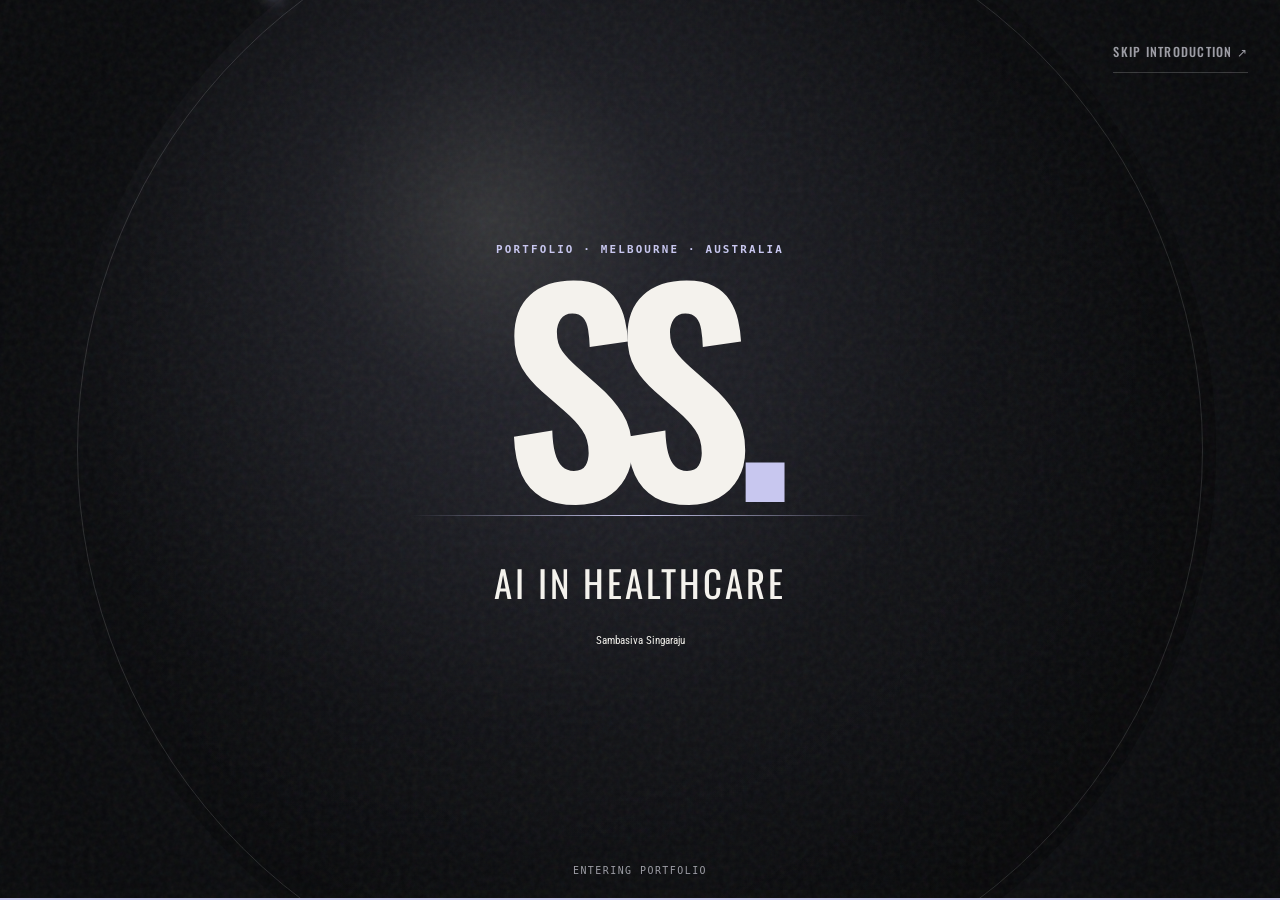
==== commit 376c95ae: "Created an intro page which shows an animation before loading users into the main portfolio" ====
--- a/index.html
+++ b/index.html
@@ -5,6 +5,69 @@
   <meta name="viewport" content="width=device-width, initial-scale=1.0">
   <meta name="description" content="Portfolio of Sambasiva Singaraju — educator, researcher and computer science student.">
   <title>Sambasiva Singaraju | About</title>
+  <script>
+  (function () {
+    const pageURL =
+      new URL(window.location.href);
+
+    const arrivedFromIntro =
+      pageURL.searchParams.get("intro")
+      === "finished";
+
+    if (arrivedFromIntro) {
+      /*
+        Remember that the introduction has played.
+      */
+
+      try {
+        sessionStorage.setItem(
+          "portfolioIntroPlayed",
+          "true"
+        );
+      } catch (error) {
+        /*
+          The URL parameter still prevents a redirect loop when
+          browser storage is unavailable.
+        */
+      }
+
+      /*
+        Remove ?intro=finished without refreshing the page.
+      */
+
+      pageURL.searchParams.delete("intro");
+
+      try {
+        window.history.replaceState(
+          {},
+          document.title,
+          pageURL.pathname
+        );
+      } catch (error) {
+        // The visible query parameter can remain if this fails.
+      }
+    } else {
+      let introAlreadyPlayed = false;
+
+      try {
+        introAlreadyPlayed =
+          sessionStorage.getItem(
+            "portfolioIntroPlayed"
+          ) === "true";
+      } catch (error) {
+        /*
+          Browser storage may be unavailable for file:// pages.
+        */
+      }
+
+      if (!introAlreadyPlayed) {
+        window.location.replace(
+          "intro.html"
+        );
+      }
+    }
+  })();
+</script>
   <link rel="stylesheet" href="styles.css">
 </head>
 <body>
--- a/styles.css
+++ b/styles.css
@@ -1,25 +1,71 @@
-/* =========================
-   1. DESIGN TOKENS
-   Change these variables to recolour or resize the entire site.
-   ========================= */
-
-   
+
+/* ================================================================
+   1. FONTS AND DESIGN VARIABLES
+   ================================================================ */
+
+@import url("https://fonts.googleapis.com/css2?family=Oswald:wght@300;400;500;600;700&family=Roboto+Condensed:wght@300;400;500;600;700&display=swap");
+
 :root {
-@import url("https://fonts.googleapis.com/css2?family=Manrope:wght@400;500;600;700&family=Newsreader:opsz,wght@6..72,500;6..72,600&display=swap");
-  --bg: #080b10f3;
-  --surface: #10151d;
-  --surface-2: #151c26;
-  --text: #f4f7fb;
-  --muted: #9ca8b8;
-  --accent: #dcc183;
-  --accent-2: #ffd167;
-  --line: #26303d;
-  --max: 1180px;
-  --radius: 18px;
-  --shadow: 0 22px 60px rgba(0, 0, 0, 0.28);
-}
-
-* {
+  /* Colours */
+  --bg: #08090b;
+  --surface: rgba(17, 19, 23, 0.78);
+  --surface-solid: #111317;
+
+  --text: #f4f2ed;
+  --muted: #a9abb0;
+
+  --accent: #a0ec91;
+  --accent-light: #effff1;
+
+  --line: rgba(255, 255, 255, 0.16);
+
+  /* Fonts */
+  --display-font: "Oswald", sans-serif;
+  --body-font: "Roboto Condensed", sans-serif;
+
+  /*
+    Consistent responsive heading sizes.
+
+    These respond to both screen width and screen height, preventing
+    headings from becoming excessively tall on wide monitors.
+  */
+  --heading-page: clamp(
+    3.4rem,
+    min(6.2vw, 9.5vh),
+    6.8rem
+  );
+
+  --heading-section: clamp(
+    2.7rem,
+    min(4.8vw, 7.5vh),
+    5.2rem
+  );
+
+  --heading-card: clamp(
+    1.8rem,
+    min(2.8vw, 4.5vh),
+    3.2rem
+  );
+
+  --heading-small: clamp(
+    1.35rem,
+    2vw,
+    1.9rem
+  );
+
+  /* Layout */
+  --max-width: 1240px;
+  --navigation-height: 86px;
+}
+
+
+/* ================================================================
+   2. RESET AND GLOBAL STYLES
+   ================================================================ */
+
+*,
+*::before,
+*::after {
   box-sizing: border-box;
 }
 
@@ -29,90 +75,242 @@
 
 body {
   margin: 0;
+
   color: var(--text);
-  background: var(--bg);
-  font-family: Manrope, ui-sans-serif, system-ui, -apple-system, BlinkMacSystemFont, "Segoe UI", sans-serif;
-  line-height: 1.65;
-
-  &::before {
-    content: "";
-    position: fixed;
-    inset: 0;
-    pointer-events: none;
-    z-index: -1;
-    background: radial-gradient(circle at 78% 3%, rgba(103, 168, 255, 0.13), transparent 27rem),
-      radial-gradient(circle at 8% 35%, rgba(99, 230, 190, 0.08), transparent 24rem);
-  }
+  background-color: var(--bg);
+
+  font-family: var(--body-font);
+  font-size: 1.05rem;
+  line-height: 1.6;
+
+  overflow-x: hidden;
+}
+
+main {
+  position: relative;
 }
 
 a {
   color: inherit;
 }
 
+button,
+input,
+textarea {
+  color: inherit;
+  font: inherit;
+}
+
 button {
-  font: inherit;
+  cursor: pointer;
+}
+
+img {
+  display: block;
+  max-width: 100%;
 }
 
 .wrap {
-  width: min(var(--max), calc(100% - 3rem));
+  width: min(
+    var(--max-width),
+    calc(100% - 4rem)
+  );
+
   margin-inline: auto;
 }
 
-/* ========================= 2. NAVIGATION ========================= */
+
+/* ================================================================
+   3. BACKGROUND EFFECTS
+   ================================================================ */
+
+body::before {
+  content: "";
+
+  position: fixed;
+  inset: 0;
+  z-index: -4;
+
+  background:
+    radial-gradient(
+      circle at 20% 25%,
+      rgba(185, 183, 230, 0.1),
+      transparent 32rem
+    ),
+    radial-gradient(
+      circle at 80% 75%,
+      rgba(255, 255, 255, 0.055),
+      transparent 29rem
+    ),
+    linear-gradient(
+      rgba(7, 8, 10, 0.2),
+      rgba(7, 8, 10, 0.72)
+    );
+
+  pointer-events: none;
+}
+
+/* Subtle film-grain texture */
+
+body::after {
+  content: "";
+
+  position: fixed;
+  inset: 0;
+  z-index: -3;
+
+  opacity: 0.085;
+
+  background-image: url("data:image/svg+xml,%3Csvg viewBox='0 0 180 180' xmlns='http://www.w3.org/2000/svg'%3E%3Cfilter id='noise'%3E%3CfeTurbulence type='fractalNoise' baseFrequency='.82' numOctaves='4' stitchTiles='stitch'/%3E%3C/filter%3E%3Crect width='100%25' height='100%25' filter='url(%23noise)' opacity='.65'/%3E%3C/svg%3E");
+
+  pointer-events: none;
+}
+
+/* Canvas created automatically by script.js */
+
+#particle-canvas {
+  position: fixed;
+  inset: 0;
+  z-index: -5;
+
+  width: 100%;
+  height: 100%;
+
+  pointer-events: none;
+}
+
+
+/* ================================================================
+   4. NAVIGATION
+   ================================================================ */
+
 .site-header {
-  width: min(var(--max), calc(100% - 3rem));
-  height: 88px;
-  margin: auto;
+  position: fixed;
+  top: 0;
+  left: 50%;
+  z-index: 100;
+
+  width: min(
+    var(--max-width),
+    calc(100% - 4rem)
+  );
+
+  min-height: var(--navigation-height);
+
   display: flex;
   align-items: center;
   justify-content: space-between;
+
+  transform: translateX(-50%);
+
+  border-bottom: 1px solid var(--line);
+}
+
+.site-header::before {
+  content: "";
+
+  position: absolute;
+  inset: 0 -100vw;
+  z-index: -1;
+
+  background: linear-gradient(
+    to bottom,
+    rgba(8, 9, 11, 0.95),
+    rgba(8, 9, 11, 0.36)
+  );
+
+  backdrop-filter: blur(8px);
+  -webkit-backdrop-filter: blur(8px);
 }
 
 .brand {
-  font-size: 1.35rem;
-  font-weight: 850;
-  letter-spacing: -0.04em;
+  color: var(--text);
+
+  font-family: var(--display-font);
+  font-size: 1.55rem;
+  font-weight: 600;
+  letter-spacing: 0.08em;
+
   text-decoration: none;
 }
 
-.brand span,
-.eyebrow,
-h1 span {
+.brand span {
   color: var(--accent);
 }
 
 .site-nav {
   display: flex;
   align-items: center;
-  gap: 0.5rem;
-
-  a {
-    padding: 0.6rem 0.85rem;
-    color: var(--muted);
-    text-decoration: none;
-    border-radius: 10px;
-    font-size: 0.93rem;
-    font-weight: 650;
-
-    &:hover,
-    &.active {
-      color: var(--text);
-      background: var(--surface-2);
-    }
-  }
+  gap: 0.35rem;
+}
+
+.site-nav a {
+  position: relative;
+
+  padding: 0.55rem 0.85rem;
+
+  color: var(--muted);
+
+  font-family: var(--display-font);
+  font-size: 0.82rem;
+  font-weight: 400;
+  letter-spacing: 0.12em;
+  text-transform: uppercase;
+
+  text-decoration: none;
+
+  transition: color 200ms ease;
+}
+
+.site-nav a::after {
+  content: "";
+
+  position: absolute;
+  right: 0.85rem;
+  bottom: 0.2rem;
+  left: 0.85rem;
+
+  height: 1px;
+
+  background: var(--accent-light);
+
+  transform: scaleX(0);
+  transform-origin: left;
+
+  transition: transform 220ms ease;
+}
+
+.site-nav a:hover,
+.site-nav a.active {
+  color: var(--text);
+}
+
+.site-nav a:hover::after,
+.site-nav a.active::after {
+  transform: scaleX(1);
 }
 
 .menu-toggle {
   display: none;
+
+  padding: 0.5rem 0;
+
   color: var(--text);
-  background: var(--surface);
-  border: 1px solid var(--line);
-  border-radius: 10px;
-  padding: 0.5rem 0.8rem;
-  cursor: pointer;
-}
-
-/* ========================= 3. TYPE & COMMON COMPONENTS ========================= */
+  background: transparent;
+
+  border: 0;
+
+  font-family: var(--display-font);
+  font-size: 0.85rem;
+  letter-spacing: 0.12em;
+  text-transform: uppercase;
+}
+
+
+/* ================================================================
+   5. CONSISTENT TYPOGRAPHY
+   ================================================================ */
+
 h1,
 h2,
 h3,
@@ -123,110 +321,704 @@
 h1,
 h2,
 h3 {
-  line-height: 1.13;
+  font-family: var(--display-font);
+  font-weight: 500;
   letter-spacing: -0.035em;
-  font-family: "Space Grotesk", sans-serif;
 }
 
 h1 {
-  max-width: 950px;
-  font-size: clamp(2.8rem, 7vw, 6.2rem);
-  margin-bottom: 1.4rem;
+  max-width: 1000px;
+
+  margin-bottom: 1rem;
+
+  font-size: var(--heading-page);
+  line-height: 0.89;
+  text-transform: uppercase;
 }
 
 h2 {
-  font-size: clamp(1.8rem, 3.4vw, 3rem);
-  margin-bottom: 1rem;
+  margin-bottom: 1.1rem;
+
+  font-size: var(--heading-section);
+  line-height: 0.92;
+  text-transform: uppercase;
 }
 
 h3 {
-  font-size: 1.15rem;
+  margin-bottom: 0.8rem;
+
+  font-size: var(--heading-small);
+  line-height: 1;
+}
+
+h1 span {
+  color: var(--accent);
+}
+
+.eyebrow {
+  margin-bottom: 0.7rem;
+
+  color: var(--accent);
+
+  font-family:
+    ui-monospace,
+    SFMono-Regular,
+    Menlo,
+    Monaco,
+    Consolas,
+    monospace;
+
+  font-size: 0.68rem;
+  font-weight: 700;
+  line-height: 1.5;
+  letter-spacing: 0.18em;
+  text-transform: uppercase;
 }
 
 .lead {
-  max-width: 760px;
-  color: #b8c2cf;
-  font-size: clamp(1.05rem, 2vw, 1.3rem);
-}
-
-.eyebrow {
-  margin-bottom: 0.8rem;
-  color: var(--accent);
-  text-transform: uppercase;
-  letter-spacing: 0.16em;
-  font-size: 0.76rem;
-  font-weight: 800;
-}
-
-.section {
-  padding: 5.5rem 0;
+  max-width: 62ch;
+
+  margin-bottom: 0;
+
+  color: #c8c9ce;
+
+  font-size: clamp(
+    1rem,
+    min(1.35vw, 2.2vh),
+    1.3rem
+  );
+
+  font-weight: 300;
+  line-height: 1.45;
 }
 
 .section-heading {
-  max-width: 740px;
-  margin-bottom: 2.25rem;
-
-  > p:last-child {
-    color: var(--muted);
-  }
-}
-
-.panel {
-  border: 1px solid var(--line);
-  border-radius: var(--radius);
-  background: linear-gradient(145deg, rgba(21, 28, 38, 0.92), rgba(13, 18, 25, 0.92));
-  box-shadow: var(--shadow);
-}
+  position: relative;
+  z-index: 2;
+
+  max-width: 900px;
+
+  margin-bottom: clamp(2.5rem, 6vw, 5rem);
+}
+
+.section-heading > p:last-child {
+  color: var(--muted);
+}
+
+
+/* ================================================================
+   6. HERO SECTIONS
+
+   Both the About hero and page heroes fit within the first screen
+   on desktop.
+   ================================================================ */
+
+.hero,
+.page-hero {
+  position: relative;
+
+  height: 100vh;
+  height: 100svh;
+
+  min-height: 0;
+
+  padding-top:
+    calc(var(--navigation-height) + 1.5rem);
+
+  padding-bottom: 1.5rem;
+
+  align-items: center;
+
+  overflow: hidden;
+}
+
+.hero {
+  display: grid;
+
+  grid-template-columns:
+    minmax(0, 1.3fr)
+    minmax(260px, 0.7fr);
+
+  gap: clamp(2rem, 4vw, 5rem);
+}
+
+.page-hero {
+  display: flex;
+  flex-direction: column;
+  align-items: flex-start;
+  justify-content: center;
+}
+
+.hero-copy {
+  position: relative;
+  z-index: 2;
+
+  min-width: 0;
+}
+
+/* Decorative orbital circles */
+
+.hero::before,
+.page-hero::before {
+  content: "";
+
+  position: absolute;
+  z-index: -1;
+
+  top: 20%;
+  right: 4%;
+
+  width: clamp(280px, 42vw, 620px);
+  aspect-ratio: 1;
+
+  border: 1px solid rgba(220, 219, 255, 0.3);
+  border-radius: 50%;
+
+  box-shadow:
+    0 0 0 55px rgba(205, 203, 246, 0.025),
+    0 0 0 120px rgba(205, 203, 246, 0.018),
+    inset 0 0 90px rgba(205, 203, 246, 0.055);
+
+  animation: orbit 18s linear infinite;
+}
+
+.hero::after,
+.page-hero::after {
+  content: "";
+
+  position: absolute;
+  z-index: -1;
+
+  top: 31%;
+  right: 13%;
+
+  width: clamp(160px, 23vw, 350px);
+  aspect-ratio: 1;
+
+  border-radius: 50%;
+
+  background:
+    radial-gradient(
+      circle at 38% 30%,
+      rgba(255, 255, 255, 0.46),
+      rgba(183, 181, 223, 0.16) 28%,
+      rgba(10, 11, 14, 0.08) 66%
+    );
+
+  filter: blur(2px);
+
+  box-shadow:
+    0 0 80px rgba(200, 199, 239, 0.13),
+    inset -30px -20px 70px rgba(0, 0, 0, 0.7);
+}
+
+.profile-image {
+  position: relative;
+  z-index: 1;
+
+  width: auto;
+  max-width: 100%;
+
+  height: min(66vh, 680px);
+  height: min(66svh, 680px);
+
+  aspect-ratio: auto;
+
+  justify-self: end;
+
+  object-fit: cover;
+  object-position: center top;
+
+  border: 1px solid rgba(255, 255, 255, 0.25);
+  border-radius: 48% 48% 2px 2px;
+
+  box-shadow: 0 35px 100px rgba(0, 0, 0, 0.55);
+
+  transition:
+    filter 400ms ease,
+    transform 400ms ease;
+}
+
+.profile-image:hover {
+  transform: scale(1.005);
+}
+
+
+/* ================================================================
+   7. BUTTONS
+   ================================================================ */
 
 .actions,
 .project-links {
   display: flex;
   flex-wrap: wrap;
   gap: 0.8rem;
-  margin-top: 2rem;
+
+  margin-top: 1.25rem;
 }
 
 .button {
   display: inline-flex;
-  padding: 0.78rem 1.1rem;
+  align-items: center;
+  justify-content: center;
+
+  min-height: 44px;
+
+  padding: 0.62rem 1rem;
+
+  color: var(--text);
+  background: rgba(8, 9, 11, 0.4);
+
   border: 1px solid var(--line);
-  border-radius: 11px;
+
+  font-family: var(--display-font);
+  font-size: 0.82rem;
+  font-weight: 500;
+  letter-spacing: 0.1em;
+  text-transform: uppercase;
   text-decoration: none;
-  font-weight: 750;
-
-  &.primary {
-    color: #06120e;
-    background: var(--accent);
-    border-color: var(--accent);
-  }
-
-  &:hover {
-    transform: translateY(-2px);
-  }
-}
-
-.button,
-.project-card,
+
+  transition:
+    color 180ms ease,
+    background-color 180ms ease,
+    border-color 180ms ease,
+    transform 180ms ease;
+}
+
+.button.primary {
+  color: #0a0b0d;
+  background: var(--text);
+  border-color: var(--text);
+}
+
+.button:hover {
+  transform: translateY(-3px);
+}
+
+.button.primary:hover {
+  background: var(--accent-light);
+  border-color: var(--accent-light);
+}
+
+.button.secondary:hover {
+  color: #0a0b0d;
+  background: var(--accent-light);
+  border-color: var(--accent-light);
+}
+
+
+/* ================================================================
+   8. GENERAL CONTENT SECTIONS
+   ================================================================ */
+
+.section {
+  position: relative;
+
+  min-height: 100svh;
+
+  padding-top: clamp(6rem, 10vw, 9rem);
+  padding-bottom: clamp(6rem, 10vw, 9rem);
+
+  display: flex;
+  flex-direction: column;
+  justify-content: center;
+
+  border-top: 1px solid var(--line);
+}
+
+/*
+  script.js automatically adds data-section="01", "02" and so on.
+*/
+
+.section::after {
+  content: attr(data-section);
+
+  position: absolute;
+  top: 2rem;
+  right: 0;
+  z-index: -1;
+
+  color: rgba(255, 255, 255, 0.11);
+
+  font-family: var(--display-font);
+  font-size: clamp(5rem, 14vw, 13rem);
+  font-weight: 600;
+  line-height: 1;
+
+  pointer-events: none;
+}
+
+.panel {
+  border: 1px solid var(--line);
+
+  background:
+    linear-gradient(
+      145deg,
+      rgba(22, 24, 29, 0.83),
+      rgba(10, 11, 14, 0.8)
+    );
+
+  backdrop-filter: blur(9px);
+  -webkit-backdrop-filter: blur(9px);
+}
+
+
+/* ================================================================
+   9. ABOUT PAGE
+   ================================================================ */
+
+.about-grid {
+  display: grid;
+  grid-template-columns: 1.2fr 0.8fr;
+
+  gap: 1px;
+
+  background: var(--line);
+
+  border: 1px solid var(--line);
+}
+
+.prose,
+.quick-facts {
+  padding: clamp(1.6rem, 4vw, 3.2rem);
+
+  border: 0;
+}
+
+.prose p {
+  color: #c3c4c9;
+
+  font-size: clamp(1.05rem, 1.8vw, 1.22rem);
+}
+
+.prose p:last-child {
+  margin-bottom: 0;
+}
+
+.quick-facts h3 {
+  text-transform: uppercase;
+}
+
+.quick-facts dl,
+.quick-facts dl div {
+  margin: 0;
+}
+
+.quick-facts dl div {
+  padding: 1.1rem 0;
+
+  border-top: 1px solid var(--line);
+}
+
+.quick-facts dt {
+  color: var(--muted);
+
+  font-family:
+    ui-monospace,
+    SFMono-Regular,
+    Menlo,
+    Monaco,
+    Consolas,
+    monospace;
+
+  font-size: 0.68rem;
+  font-weight: 700;
+  line-height: 1.4;
+  letter-spacing: 0.12em;
+  text-transform: uppercase;
+}
+
+.quick-facts dd {
+  margin: 0.35rem 0 0;
+
+  font-size: 1.05rem;
+}
+
+
+/* ================================================================
+   10. SKILL AND GOAL CARDS
+   ================================================================ */
+
+.skill-grid,
+.goal-grid {
+  display: grid;
+
+  border-top: 1px solid var(--line);
+  border-left: 1px solid var(--line);
+}
+
+.skill-grid {
+  grid-template-columns: repeat(4, 1fr);
+}
+
+.goal-grid {
+  grid-template-columns: repeat(3, 1fr);
+}
+
+.skill-card,
 .goal-card {
-  transition: transform 0.2s ease, border-color 0.2s ease, background 0.2s ease;
-}
-
-/* ========================= 4. ABOUT PAGE ========================= */
-.hero {
-  min-height: calc(100vh - 88px);
+  position: relative;
+
+  min-height: 315px;
+
+  padding: 1.7rem;
+
+  overflow: hidden;
+
+  border-right: 1px solid var(--line);
+  border-bottom: 1px solid var(--line);
+
+  background: rgba(10, 11, 14, 0.52);
+
+  transition:
+    color 250ms ease,
+    background-color 250ms ease,
+    transform 250ms ease;
+}
+
+.goal-card {
+  min-height: 370px;
+}
+
+.skill-card::before,
+.goal-card::before {
+  content: "";
+
+  position: absolute;
+  right: -20%;
+  bottom: -55%;
+
+  width: 180px;
+  aspect-ratio: 1;
+
+  border: 1px solid rgba(255, 255, 255, 0.22);
+  border-radius: 50%;
+
+  transition:
+    border-color 450ms ease,
+    transform 450ms ease;
+}
+
+.skill-card:hover,
+.goal-card:hover {
+  color: #090a0c;
+  background: var(--accent-light);
+
+  transform: translateY(-4px);
+}
+
+.skill-card:hover::before,
+.goal-card:hover::before {
+  border-color: rgba(0, 0, 0, 0.23);
+
+  transform: scale(1.8);
+}
+
+.skill-card > span,
+.goal-card > span {
+  display: block;
+
+  margin-bottom: 5rem;
+
+  color: var(--accent);
+
+  font-family:
+    ui-monospace,
+    SFMono-Regular,
+    Menlo,
+    Monaco,
+    Consolas,
+    monospace;
+
+  font-size: 0.75rem;
+  font-weight: 700;
+}
+
+.skill-card h3,
+.goal-card h3 {
+  position: relative;
+  z-index: 1;
+
+  text-transform: uppercase;
+}
+
+.skill-card p,
+.goal-card p {
+  position: relative;
+  z-index: 1;
+
+  margin-bottom: 0;
+
+  color: var(--muted);
+}
+
+.skill-card:hover > span,
+.goal-card:hover > span,
+.skill-card:hover p,
+.goal-card:hover p {
+  color: #303137;
+}
+
+
+/* ================================================================
+   11. EXPERIENCE AND EDUCATION TIMELINES
+   ================================================================ */
+
+.timeline {
+  border-top: 1px solid var(--line);
+}
+
+.timeline article {
   display: grid;
-  grid-template-columns: 1.35fr 0.65fr;
-  gap: 5rem;
-  align-items: center;
-  padding-block: 5rem;
-}
-
-.hero-copy h1 {
-  font-size: clamp(3.2rem, 6.5vw, 6rem);
-}
-
-.profile-placeholder {
-  min-height: 500px;
+
+  grid-template-columns:
+    minmax(150px, 0.28fr)
+    1fr;
+
+  gap: clamp(2rem, 6vw, 7rem);
+
+  padding: 2rem 0;
+
+  border-bottom: 1px solid var(--line);
+
+  transition:
+    padding-left 220ms ease,
+    background 220ms ease;
+}
+
+.timeline article:hover {
+  padding-left: 1rem;
+
+  background:
+    linear-gradient(
+      90deg,
+      rgba(200, 199, 239, 0.08),
+      transparent
+    );
+}
+
+.timeline-date {
+  color: var(--accent);
+
+  font-family:
+    ui-monospace,
+    SFMono-Regular,
+    Menlo,
+    Monaco,
+    Consolas,
+    monospace;
+
+  font-size: 0.76rem;
+  font-weight: 700;
+  letter-spacing: 0.05em;
+}
+
+.timeline h3 {
+  margin-bottom: 0.5rem;
+
+  text-transform: uppercase;
+}
+
+.timeline p {
+  margin: 0;
+
+  color: var(--muted);
+}
+
+
+/* ================================================================
+   12. PROJECT FILTERS
+   ================================================================ */
+
+.filters {
+  display: flex;
+  flex-wrap: wrap;
+  gap: 0.55rem;
+
+  margin-bottom: 3rem;
+}
+
+.filter {
+  padding: 0.65rem 1rem;
+
+  color: var(--muted);
+  background: rgba(8, 9, 11, 0.55);
+
+  border: 1px solid var(--line);
+
+  font-family: var(--display-font);
+  font-size: 0.8rem;
+  font-weight: 500;
+  letter-spacing: 0.1em;
+  text-transform: uppercase;
+
+  transition:
+    color 180ms ease,
+    background-color 180ms ease,
+    border-color 180ms ease;
+}
+
+.filter:hover,
+.filter.active {
+  color: #0b0c0e;
+  background: var(--accent-light);
+  border-color: var(--accent-light);
+}
+
+
+/* ================================================================
+   13. PROJECT CARDS
+   ================================================================ */
+
+.project-grid {
+  display: grid;
+
+  grid-template-columns:
+    repeat(2, minmax(0, 1fr));
+
+  gap: clamp(2rem, 5vw, 5rem);
+}
+
+.project-card {
+  position: relative;
+
+  padding-top: 1.5rem;
+
+  border-top: 1px solid var(--line);
+
+  background: transparent;
+}
+
+.project-card[hidden] {
+  display: none;
+}
+
+.project-image {
+  display: block;
+
+  width: 100%;
+  aspect-ratio: 16 / 10;
+  min-height: 0;
+
+  object-fit: cover;
+  object-position: center;
+
+  overflow: hidden;
+
+  border: 1px solid var(--line);
+  border-radius: 0;
+
+  filter: grayscale(1) contrast(1.05);
+
+  transition:
+    filter 400ms ease,
+    transform 400ms ease;
+}
+
+.project-card:hover .project-image {
+  filter: grayscale(0) contrast(1);
+
+  transform: scale(0.985);
 }
 
 .image-placeholder {
@@ -234,355 +1026,369 @@
   place-items: center;
   align-content: center;
   gap: 0.5rem;
+
   color: var(--muted);
-  border: 1px dashed #415064;
-  border-radius: var(--radius);
-  background: linear-gradient(135deg, #17202b, #0d1219);
-  overflow: hidden;
-
-  span {
-    color: var(--accent);
-    font-size: clamp(2.5rem, 7vw, 5rem);
-    font-weight: 850;
-    letter-spacing: -0.08em;
-  }
-
-  small {
-    text-transform: uppercase;
-    letter-spacing: 0.12em;
-    font-size: 0.7rem;
-  }
-}
-
-.profile-image {
-  width: 100%;
-  min-height: 500px;
-  object-fit: cover;
-  border-radius: var(--radius);
-}
-
-.about-grid {
-  display: grid;
-  grid-template-columns: 1.25fr 0.75fr;
-  gap: 1.25rem;
-}
-
-.prose,
-.quick-facts {
-  padding: clamp(1.5rem, 4vw, 2.5rem);
-}
-
-.prose p {
-  color: #c2cad5;
-  font-size: 1.05rem;
-
-  &:last-child {
-    margin-bottom: 0;
-  }
-}
-
-.quick-facts {
-  dl,
-  dl div {
-    margin: 0;
-  }
-
-  dl div {
-    padding: 1rem 0;
-    border-top: 1px solid var(--line);
-  }
-
-  dt {
-    color: var(--muted);
-    font-size: 0.75rem;
-    text-transform: uppercase;
-    letter-spacing: 0.1em;
-  }
-
-  dd {
-    margin: 0.25rem 0 0;
-    font-weight: 650;
-  }
-}
-
-.skill-grid,
-.goal-grid {
-  display: grid;
-  grid-template-columns: repeat(4, 1fr);
-  gap: 1rem;
-}
-
-.skill-card,
-.goal-card {
-  min-height: 230px;
-  padding: 1.5rem;
-  border: 1px solid var(--line);
-  border-radius: var(--radius);
-  background: var(--surface);
-
-  &:hover {
-    transform: translateY(-5px);
-    border-color: #435266;
-  }
-
-  > span {
-    display: block;
-    color: var(--accent);
-    margin-bottom: 3rem;
-    font-family: monospace;
-  }
-
-  p {
-    color: var(--muted);
-    margin-bottom: 0;
-  }
-}
-
-.timeline {
-  border-top: 1px solid var(--line);
-
-  article {
-    display: grid;
-    grid-template-columns: 200px 1fr;
-    gap: 2rem;
-    padding: 1.6rem 0;
-    border-bottom: 1px solid var(--line);
-  }
-}
-
-.timeline-date {
-  color: var(--accent);
-  font: 700 0.85rem monospace;
-}
-
-.timeline h3 {
-  margin-bottom: 0.4rem;
-}
-
-.timeline p {
+
+  background:
+    radial-gradient(
+      circle,
+      #242630,
+      #0c0d10 68%
+    );
+}
+
+.project-image.image-placeholder {
+  min-height: 0;
+}
+
+.project-image.image-placeholder span {
+  color: var(--accent-light);
+
+  font-family: var(--display-font);
+  font-size: clamp(4rem, 10vw, 8rem);
+  font-weight: 500;
+  line-height: 1;
+}
+
+.project-image.image-placeholder small {
   color: var(--muted);
-  margin: 0;
-}
-
-/* ========================= 5. PROJECTS ========================= */
-.page-hero {
-  padding: 8rem 0 4rem;
-
-  h1 {
-    font-size: clamp(2.8rem, 6vw, 5.2rem);
-  }
-}
-
-.filters {
-  display: flex;
-  flex-wrap: wrap;
-  gap: 0.6rem;
-  margin-bottom: 2rem;
-}
-
-.filter {
-  padding: 0.62rem 0.9rem;
+
+  font-family:
+    ui-monospace,
+    SFMono-Regular,
+    Menlo,
+    Monaco,
+    Consolas,
+    monospace;
+
+  font-size: 0.68rem;
+  font-weight: 700;
+  letter-spacing: 0.14em;
+  text-transform: uppercase;
+}
+
+.project-body {
+  padding-top: 1.6rem;
+}
+
+.project-body h2 {
+  margin-bottom: 1rem;
+
+  font-size: var(--heading-card);
+  line-height: 0.95;
+}
+
+.project-body > p {
+  max-width: 630px;
+
   color: var(--muted);
-  cursor: pointer;
-  background: var(--surface);
-  border: 1px solid var(--line);
-  border-radius: 999px;
-
-  &:hover,
-  &.active {
-    color: #06120e;
-    background: var(--accent);
-    border-color: var(--accent);
-  }
-}
-
-.project-grid {
-  display: grid;
-  grid-template-columns: repeat(2, 1fr);
-  gap: 1.25rem;
-}
-
-.project-card {
-  border: 1px solid var(--line);
-  border-radius: var(--radius);
-  overflow: hidden;
-  background: var(--surface);
-
-  &:hover {
-    transform: translateY(-4px);
-    border-color: #435266;
-  }
-
-  &[hidden] {
-    display: none;
-  }
-}
-
-.project-image {
-  min-height: 260px;
-  border: 0;
-  border-bottom: 1px dashed #415064;
-  border-radius: 0;
-}
-
-.project-body {
-  padding: 1.6rem;
-
-  h2 {
-    font-size: 1.65rem;
-  }
-
-  > p {
-    color: var(--muted);
-  }
 }
 
 .project-note {
-  padding-left: 0.8rem;
-  border-left: 2px solid var(--accent);
-  font-size: 0.86rem;
+  padding-left: 0.9rem;
+
+  border-left: 1px solid var(--accent);
+
+  font-size: 0.9rem;
 }
 
 .tags {
   display: flex;
   flex-wrap: wrap;
-  gap: 0.4rem;
+  gap: 0.5rem;
+
   margin-bottom: 1rem;
-
-  span {
-    color: var(--accent);
-    background: rgba(99, 230, 190, 0.08);
-    padding: 0.25rem 0.55rem;
-    border-radius: 6px;
-    font-size: 0.72rem;
-    font-weight: 750;
-    text-transform: uppercase;
-    letter-spacing: 0.06em;
-  }
+}
+
+.tags span {
+  color: var(--accent);
+
+  font-family:
+    ui-monospace,
+    SFMono-Regular,
+    Menlo,
+    Monaco,
+    Consolas,
+    monospace;
+
+  font-size: 0.65rem;
+  font-weight: 700;
+  letter-spacing: 0.1em;
+  text-transform: uppercase;
+}
+
+.tags span + span::before {
+  content: "/";
+
+  margin-right: 0.5rem;
+
+  color: #63646a;
 }
 
 .project-links a {
-  color: var(--text);
-  text-underline-offset: 4px;
-  font-weight: 700;
+  font-family: var(--display-font);
+  font-size: 0.9rem;
+  letter-spacing: 0.06em;
+  text-underline-offset: 5px;
+  text-transform: uppercase;
+}
+
+.project-links a:hover {
+  color: var(--accent);
 }
 
 .empty-state {
+  padding: 4rem 0;
+
   color: var(--muted);
+
   text-align: center;
-  padding: 4rem;
-}
-
-/* ========================= 6. GOALS ========================= */
-.goal-grid {
-  grid-template-columns: repeat(3, 1fr);
-}
-
-.goal-card {
-  min-height: 280px;
-}
+}
+
+
+/* ================================================================
+   14. GOALS AND PROGRESS TRACKER
+   ================================================================ */
 
 .progress-list {
   display: grid;
-  gap: 1rem;
+
+  border-top: 1px solid var(--line);
 }
 
 .progress-item {
-  padding: 1.5rem;
-  border: 1px solid var(--line);
-  border-radius: var(--radius);
-  background: var(--surface);
+  padding: 2rem 0;
+
+  border-bottom: 1px solid var(--line);
+
+  background: transparent;
 }
 
 .progress-copy {
   display: flex;
   justify-content: space-between;
-  gap: 1rem;
-
-  h3 {
-    margin-bottom: 0.35rem;
-  }
-
-  p {
-    color: var(--muted);
-    margin-bottom: 1rem;
-  }
-
-  strong {
-    color: var(--accent);
-    font-size: 0.8rem;
-    white-space: nowrap;
-  }
+  gap: 2rem;
+}
+
+.progress-copy h3 {
+  margin-bottom: 0.45rem;
+
+  text-transform: uppercase;
+}
+
+.progress-copy p {
+  margin-bottom: 1.25rem;
+
+  color: var(--muted);
+}
+
+.progress-copy strong {
+  color: var(--accent);
+
+  font-family:
+    ui-monospace,
+    SFMono-Regular,
+    Menlo,
+    Monaco,
+    Consolas,
+    monospace;
+
+  font-size: 0.72rem;
+  font-weight: 700;
+  letter-spacing: 0.1em;
+  text-transform: uppercase;
+
+  white-space: nowrap;
 }
 
 .progress-track {
-  height: 7px;
-  border-radius: 10px;
-  background: #252f3c;
+  height: 2px;
+
   overflow: hidden;
 
-  span {
-    display: block;
-    width: var(--progress);
-    height: 100%;
-    background: linear-gradient(90deg, var(--accent), var(--accent-2));
-    border-radius: inherit;
-  }
-}
-
-.vision {
-  display: grid;
-  grid-template-columns: 1fr 1fr;
-  align-items: end;
-  gap: 3rem;
-  padding: clamp(1.5rem, 5vw, 3.5rem);
-
-  p:last-child {
-    color: #b8c2cf;
-    font-size: 1.1rem;
-  }
-}
-
-/* ========================= 7. FOOTER & MOTION ========================= */
+  background: rgba(255, 255, 255, 0.14);
+}
+
+.progress-track span {
+  display: block;
+
+  width: var(--progress);
+  height: 100%;
+
+  background: var(--accent-light);
+
+  transform-origin: left;
+}
+
+
+/* ================================================================
+   15. FOOTER
+   ================================================================ */
+
 .site-footer {
-  display: flex;
-  justify-content: space-between;
-  gap: 1rem;
-  padding-block: 2rem;
+  padding-top: 2.3rem;
+  padding-bottom: 2.3rem;
+
   color: var(--muted);
+
   border-top: 1px solid var(--line);
-  font-size: 0.85rem;
-
-  p {
-    margin: 0;
-  }
-}
+
+  font-family:
+    ui-monospace,
+    SFMono-Regular,
+    Menlo,
+    Monaco,
+    Consolas,
+    monospace;
+
+  font-size: 0.7rem;
+  font-weight: 700;
+  letter-spacing: 0.1em;
+  text-transform: uppercase;
+}
+
+.site-footer p {
+  margin: 0;
+}
+
+
+/* ================================================================
+   16. SCROLL REVEAL EFFECTS
+   ================================================================ */
 
 .reveal {
   opacity: 0;
-  transform: translateY(14px);
-  transition: opacity 0.6s ease, transform 0.6s ease;
-
-  &.visible {
-    opacity: 1;
-    transform: none;
-  }
-}
-
-/* ========================= 8. RESPONSIVE RULES ========================= */
-@media (max-width: 850px) {
+
+  transform: translateY(42px);
+
+  transition:
+    opacity 900ms cubic-bezier(0.2, 0.75, 0.25, 1),
+    transform 900ms cubic-bezier(0.2, 0.75, 0.25, 1);
+}
+
+.reveal.visible {
+  opacity: 1;
+
+  transform: none;
+}
+
+@keyframes orbit {
+  0% {
+    transform: rotate(0deg) scale(1);
+  }
+
+  50% {
+    transform: rotate(180deg) scale(1.06);
+  }
+
+  100% {
+    transform: rotate(360deg) scale(1);
+  }
+}
+
+
+/* ================================================================
+   17. SHORT DESKTOP AND LAPTOP SCREENS
+   ================================================================ */
+
+@media (min-width: 901px) and (max-height: 750px) {
+  :root {
+    --heading-page: clamp(
+      3rem,
+      min(5.4vw, 8.5vh),
+      5.5rem
+    );
+
+    --heading-section: clamp(
+      2.4rem,
+      min(4.2vw, 7vh),
+      4.4rem
+    );
+  }
+
+  .hero,
+  .page-hero {
+    padding-top:
+      calc(var(--navigation-height) + 1rem);
+
+    padding-bottom: 1rem;
+  }
+
+  .profile-image {
+    height: 61vh;
+    height: 61svh;
+  }
+
+  .lead {
+    font-size: 1rem;
+    line-height: 1.35;
+  }
+
+  .actions {
+    margin-top: 0.85rem;
+  }
+}
+
+
+/* ================================================================
+   18. TABLET RESPONSIVENESS
+   ================================================================ */
+
+@media (max-width: 900px) {
+  :root {
+    --heading-page: clamp(
+      3.5rem,
+      11vw,
+      6rem
+    );
+
+    --heading-section: clamp(
+      2.8rem,
+      9vw,
+      4.8rem
+    );
+
+    --heading-card: clamp(
+      2rem,
+      6vw,
+      3.2rem
+    );
+  }
+
+  .hero,
+  .page-hero {
+    height: auto;
+    min-height: 100svh;
+
+    overflow: visible;
+  }
+
   .hero {
     grid-template-columns: 1fr;
-    gap: 2.5rem;
-  }
-
-  .profile-placeholder,
+
+    padding-top:
+      calc(var(--navigation-height) + 3rem);
+
+    padding-bottom: 5rem;
+  }
+
+  .page-hero {
+    justify-content: center;
+
+    padding-top:
+      calc(var(--navigation-height) + 3rem);
+
+    padding-bottom: 4rem;
+  }
+
   .profile-image {
-    min-height: 380px;
-  }
-
-  .about-grid,
-  .vision {
+    width: min(76vw, 430px);
+    height: auto;
+
+    justify-self: center;
+  }
+
+  .about-grid {
     grid-template-columns: 1fr;
   }
 
@@ -594,72 +1400,135 @@
     grid-template-columns: 1fr;
   }
 
+  .goal-card {
+    min-height: 300px;
+  }
+
+  .section {
+    min-height: auto;
+  }
+}
+
+
+/* ================================================================
+   19. MOBILE RESPONSIVENESS
+   ================================================================ */
+
+@media (max-width: 680px) {
+  :root {
+    --navigation-height: 72px;
+
+    --heading-page: clamp(
+      3.1rem,
+      16vw,
+      5rem
+    );
+
+    --heading-section: clamp(
+      2.6rem,
+      13vw,
+      4.2rem
+    );
+
+    --heading-card: clamp(
+      2rem,
+      10vw,
+      3rem
+    );
+  }
+
+  .wrap,
+  .site-header {
+    width: min(
+      var(--max-width),
+      calc(100% - 1.5rem)
+    );
+  }
+
+  .site-header {
+    min-height: var(--navigation-height);
+  }
+
+  .menu-toggle {
+    display: block;
+  }
+
+  .site-nav {
+    display: none;
+
+    position: absolute;
+    top: var(--navigation-height);
+    right: 0;
+    left: 0;
+
+    padding: 0.75rem;
+
+    flex-direction: column;
+    align-items: stretch;
+
+    border: 1px solid var(--line);
+
+    background: rgba(8, 9, 11, 0.98);
+  }
+
+  .site-nav.open {
+    display: flex;
+  }
+
+  .site-nav a {
+    padding: 0.9rem;
+  }
+
+  .site-nav a::after {
+    right: 0.9rem;
+    bottom: 0.45rem;
+    left: 0.9rem;
+  }
+
+  .hero,
+  .page-hero {
+    padding-top:
+      calc(var(--navigation-height) + 2.5rem);
+  }
+
+  .hero::before,
+  .page-hero::before {
+    top: 24%;
+    right: -38%;
+  }
+
+  .hero::after,
+  .page-hero::after {
+    top: 31%;
+    right: -8%;
+  }
+
+  .skill-grid,
   .project-grid {
     grid-template-columns: 1fr;
   }
-}
-
-@media (max-width: 620px) {
-  .wrap,
-  .site-header {
-    width: min(100% - 1.5rem, var(--max));
-  }
-
-  .site-header {
-    height: 72px;
-  }
-
-  .menu-toggle {
-    display: block;
-  }
-
-  .site-nav {
-    display: none;
-    position: absolute;
-    z-index: 10;
-    left: 0.75rem;
-    right: 0.75rem;
-    top: 66px;
-    padding: 0.6rem;
-    flex-direction: column;
-    align-items: stretch;
-    border: 1px solid var(--line);
-    border-radius: 14px;
-    background: #10151df5;
-    box-shadow: var(--shadow);
-
-    &.open {
-      display: flex;
-    }
-  }
-
-  .hero {
-    min-height: auto;
-    padding-block: 4rem;
-  }
-
-  .section {
-    padding: 4rem 0;
-  }
-
-  .skill-grid {
-    grid-template-columns: 1fr;
-  }
 
   .timeline article {
     grid-template-columns: 1fr;
-    gap: 0.4rem;
-  }
-
-  .progress-copy,
-  .site-footer {
+
+    gap: 0.6rem;
+  }
+
+  .progress-copy {
     flex-direction: column;
-  }
-
-  .page-hero {
-    padding-top: 5rem;
-  }
-}
+
+    gap: 0;
+  }
+
+  .section::after {
+    top: 1rem;
+  }
+}
+
+
+/* ================================================================
+   20. REDUCED-MOTION ACCESSIBILITY
+   ================================================================ */
 
 @media (prefers-reduced-motion: reduce) {
   html {
@@ -668,14 +1537,22 @@
 
   .reveal {
     opacity: 1;
+
     transform: none;
+
     transition: none;
   }
 
+  .hero::before,
+  .page-hero::before {
+    animation: none;
+  }
+
+  .profile-image,
+  .project-image,
   .button,
-  .project-card,
+  .skill-card,
   .goal-card {
     transition: none;
   }
-}
-
+}
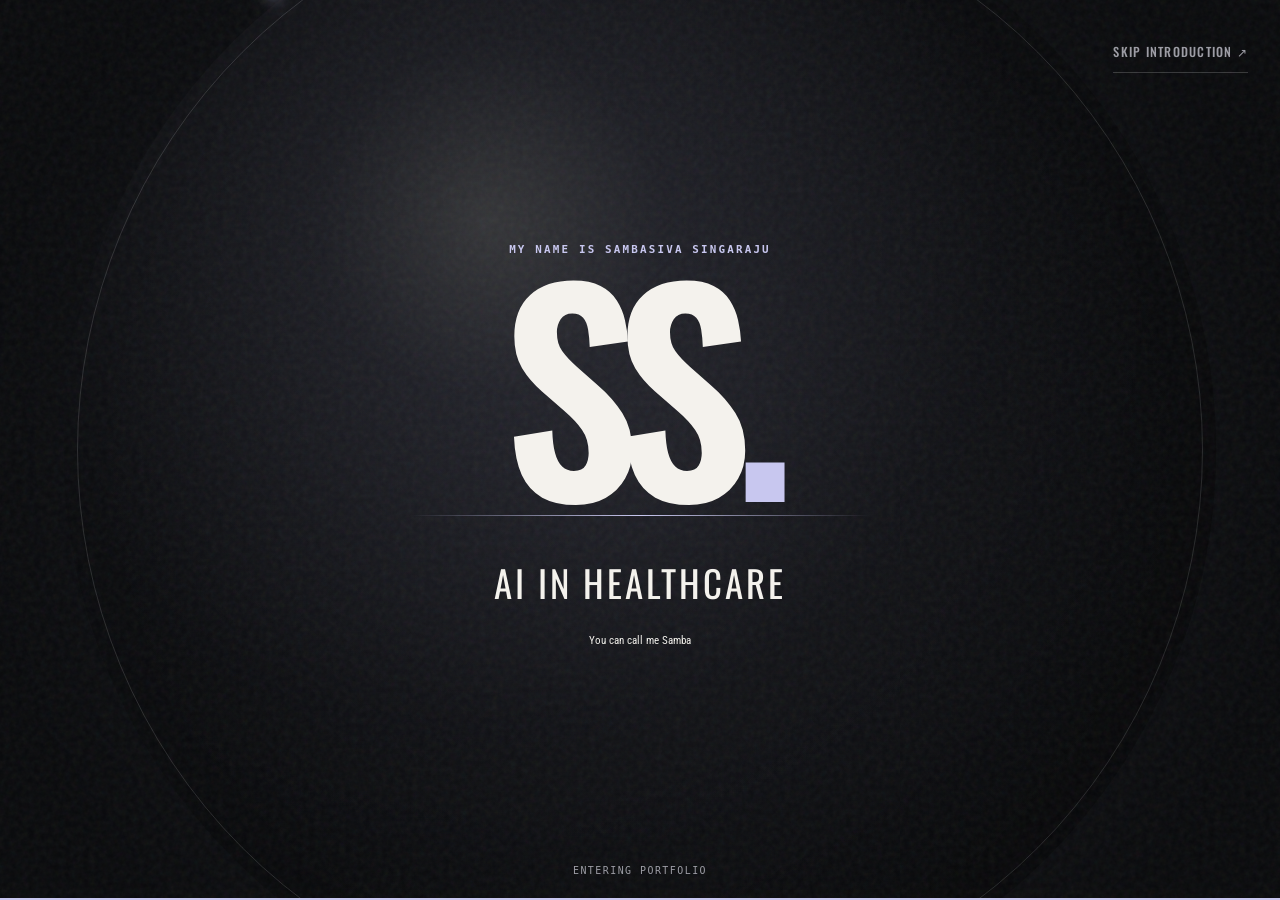
==== commit d683f069: "Added Linkedin profile, Updated Portfolio Project Image, Made changes to Intro words" ====
--- a/index.html
+++ b/index.html
@@ -92,6 +92,13 @@
           <a class="button primary" href="projects.html">Explore my work</a>
           <!-- Replace the email address here if your contact details change. -->
           <a class="button secondary" href="mailto:manojsingaraju2003@gmail.com">Get in touch</a>
+          <a
+          class="button secondary"
+          href="https://www.linkedin.com/in/sambasiva-singaraju"
+          target="_blank"
+          rel="noopener noreferrer">
+          LinkedIn ↗
+          </a>
         </div>
       </div>
 
